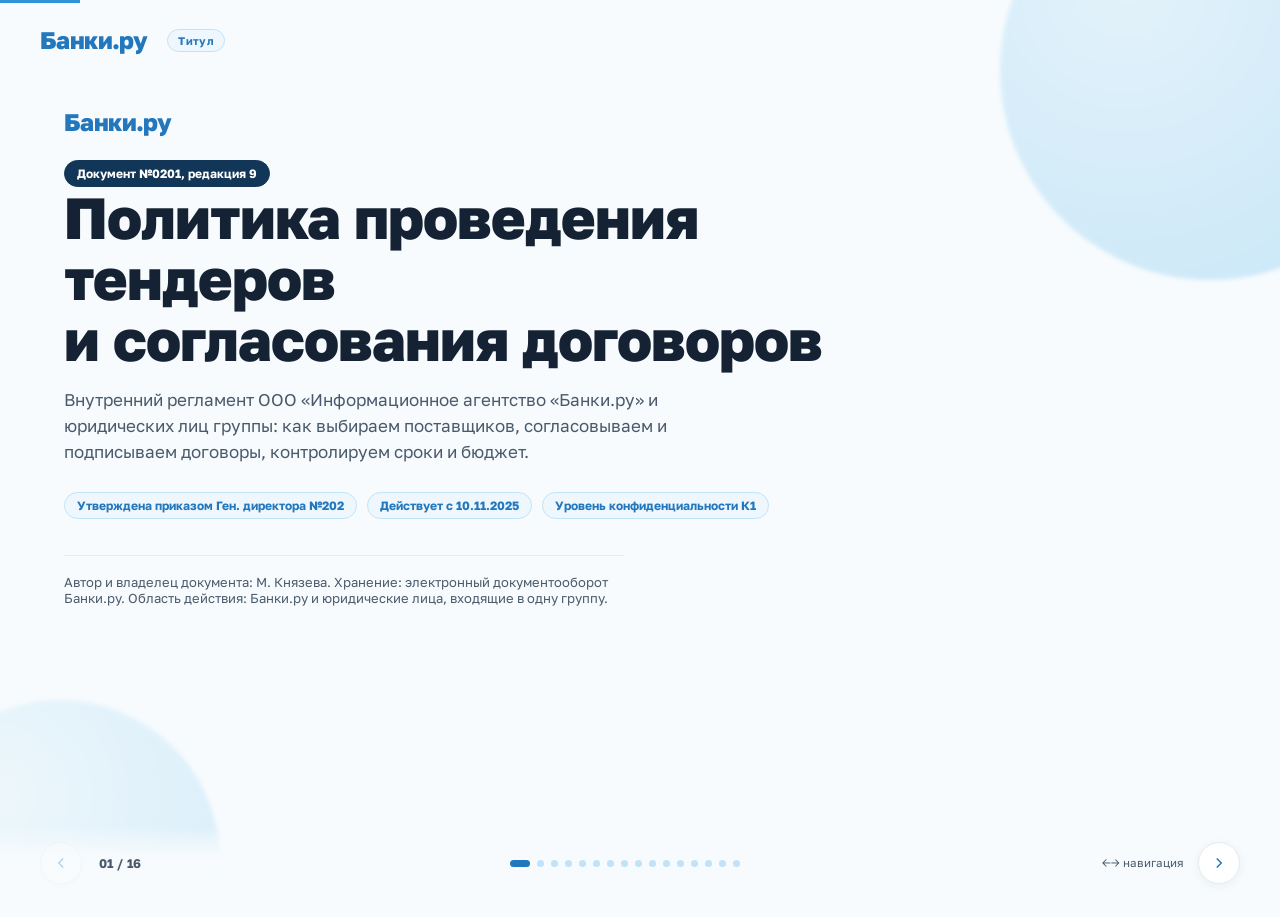
==== tender-policy/index.html @ c26541a2 "Publish tender policy presentation" ====
<!DOCTYPE html>
<html lang="ru">
<head>
<meta charset="UTF-8">
<meta name="viewport" content="width=device-width, initial-scale=1.0">
<title>Банки.ру: Политика проведения тендеров и согласования договоров</title>
<link rel="preconnect" href="https://fonts.googleapis.com">
<link rel="preconnect" href="https://fonts.gstatic.com" crossorigin>
<link href="https://fonts.googleapis.com/css2?family=Golos+Text:wght@400;500;600;700;800&display=swap" rel="stylesheet">
<style>
  :root{
    --blue-50:#eef7fd;
    --blue-100:#dcf0fb;
    --blue-200:#bfe3f8;
    --blue-300:#9ad4f3;
    --blue-400:#6fc0ec;
    --blue-500:#49aae3;
    --blue-600:#2e93d9;
    --blue-700:#2277bd;
    --blue-800:#1c5f97;
    --blue-900:#123657;
    --ink:#152233;
    --ink-soft:#4a5a6c;
    --paper:#f7fbfd;
    --card:#ffffff;
    --line:#e2ecf3;
    --radius:18px;
    --shadow-sm:0 2px 10px rgba(18,54,87,.06);
    --shadow-md:0 12px 32px rgba(18,54,87,.10);
    --shadow-lg:0 24px 60px rgba(18,54,87,.16);
    --font: 'Golos Text', -apple-system, "Segoe UI", Roboto, "Helvetica Neue", Arial, sans-serif;
  }
  *{box-sizing:border-box;}
  html,body{
    margin:0; padding:0; height:100%;
    font-family:var(--font);
    background:var(--paper);
    color:var(--ink);
    -webkit-font-smoothing:antialiased;
    overflow:hidden;
  }
  #deck{ position:relative; width:100%; height:100vh; }
.bg-dots{
    position:absolute; inset:0; z-index:0; overflow:hidden; pointer-events:none;
  }
  .bg-dots::before, .bg-dots::after{
    content:""; position:absolute; border-radius:50%;
    background: radial-gradient(circle at 30% 30%, var(--blue-200), var(--blue-400));
    opacity:.35; filter:blur(2px);
  }
  .bg-dots::before{ width:420px; height:420px; top:-140px; right:-140px; }
  .bg-dots::after{ width:320px; height:320px; bottom:-120px; left:-100px;
    background: radial-gradient(circle at 30% 30%, var(--blue-100), var(--blue-300)); }
.brand{
    display:flex; align-items:center; gap:10px;
    position:absolute; top:28px; left:40px; z-index:5;
  }
  .brand .brand-logo{ height:28px; display:block; }
  .brand-wordmark{font-size:24px;font-weight:800;letter-spacing:-.6px;color:var(--blue-700);line-height:1;white-space:nowrap;}
  .brand .doc-tag{
    margin-left:10px; font-size:11px; font-weight:700; color:var(--blue-700);
    background:var(--blue-50); border:1px solid var(--blue-200); border-radius:999px;
    padding:4px 10px; letter-spacing:.03em;
  }
.slide{
    position:absolute; inset:0; z-index:1;
    display:flex; align-items:center; justify-content:center;
    opacity:0; visibility:hidden;
    transform:translateY(24px) scale(.985);
    transition:opacity .5s cubic-bezier(.22,.8,.32,1), transform .55s cubic-bezier(.22,.8,.32,1), visibility 0s;
    padding:110px 64px 84px;
  }
  .slide.active{ opacity:1; visibility:visible; transform:translateY(0) scale(1); z-index:2; }
  .slide.leaving{ opacity:0; transform:translateY(-16px) scale(.99); }
  .slide-inner{
    width:100%; max-width:1180px; height:100%;
    overflow-y:auto; padding-right:6px;
  }
  .slide-inner::-webkit-scrollbar{ width:6px; }
  .slide-inner::-webkit-scrollbar-thumb{ background:var(--blue-200); border-radius:4px; }
  .eyebrow{
    display:inline-flex; align-items:center; gap:8px;
    font-size:12.5px; font-weight:700; color:var(--blue-700);
    text-transform:uppercase; letter-spacing:.09em; margin-bottom:14px;
  }
  .eyebrow .num{
    display:inline-flex; align-items:center; justify-content:center;
    width:22px; height:22px; border-radius:50%; background:var(--blue-600); color:#fff; font-size:11px;
  }
  h1.slide-title{
    font-size:clamp(28px,3.6vw,44px); line-height:1.08; font-weight:800; letter-spacing:-.5px;
    margin:0 0 10px; color:var(--ink);
  }
  h1.slide-title .accent{ color:var(--blue-600); }
  p.slide-sub{ font-size:16px; color:var(--ink-soft); max-width:760px; margin:0 0 30px; line-height:1.55; }
.grid{ display:grid; gap:16px; }
  .grid.cols-2{ grid-template-columns:repeat(2,1fr); }
  .grid.cols-3{ grid-template-columns:repeat(3,1fr); }
  .grid.cols-4{ grid-template-columns:repeat(4,1fr); }
  .card{
    background:var(--card); border:1px solid var(--line); border-radius:var(--radius);
    padding:20px; box-shadow:var(--shadow-sm); transition:box-shadow .25s, transform .25s, border-color .25s;
  }
  .card:hover{ box-shadow:var(--shadow-md); transform:translateY(-3px); border-color:var(--blue-200); }
  .card h3{ margin:10px 0 6px; font-size:15.5px; font-weight:700; color:var(--ink); }
  .card p{ margin:0; font-size:13.6px; color:var(--ink-soft); line-height:1.5; }
  .icon-badge{
    width:38px; height:38px; border-radius:11px; display:flex; align-items:center; justify-content:center;
    background:linear-gradient(135deg,var(--blue-100),var(--blue-200)); color:var(--blue-700);
    flex-shrink:0;
  }
  .icon-badge svg{ width:20px; height:20px; }
  .pill{
    display:inline-flex; align-items:center; gap:6px; font-size:12px; font-weight:700;
    padding:5px 12px; border-radius:999px; background:var(--blue-50); color:var(--blue-700); border:1px solid var(--blue-200);
  }
  .pill.dark{ background:var(--blue-900); color:#fff; border-color:var(--blue-900); }
  .pill.warn{ background:#fff4e8; color:#a15c07; border-color:#f5d9a8; }
.tabbar{ display:flex; gap:8px; margin-bottom:20px; flex-wrap:wrap; }
  .tabbtn{
    font-family:var(--font); font-size:13.5px; font-weight:700; color:var(--ink-soft);
    background:var(--blue-50); border:1px solid var(--line); border-radius:12px; padding:9px 16px;
    cursor:pointer; transition:all .2s;
  }
  .tabbtn:hover{ border-color:var(--blue-300); color:var(--blue-700); }
  .tabbtn.active{ background:var(--blue-600); color:#fff; border-color:var(--blue-600); box-shadow:var(--shadow-sm); }
  .tabpanel{ display:none; }
  .tabpanel.active{ display:block; animation:fadein .35s ease; }
  @keyframes fadein{ from{opacity:0; transform:translateY(6px);} to{opacity:1; transform:translateY(0);} }
.acc-item{ border:1px solid var(--line); border-radius:14px; margin-bottom:10px; overflow:hidden; background:var(--card); }
  .acc-head{
    display:flex; align-items:center; justify-content:space-between; gap:10px;
    padding:14px 18px; cursor:pointer; font-weight:700; font-size:14px; color:var(--ink);
  }
  .acc-head:hover{ background:var(--blue-50); }
  .acc-head .chev{ transition:transform .3s; color:var(--blue-600); flex-shrink:0; }
  .acc-item.open .acc-head .chev{ transform:rotate(180deg); }
  .acc-body{ max-height:0; overflow:hidden; transition:max-height .35s ease; }
  .acc-item.open .acc-body{ max-height:400px; }
  .acc-body-in{ padding:0 18px 16px; font-size:13.6px; color:var(--ink-soft); line-height:1.55; }
table.dtable{ width:100%; border-collapse:collapse; font-size:13.4px; }
  table.dtable th{
    text-align:left; padding:10px 14px; background:var(--blue-800); color:#fff; font-weight:700;
    font-size:12.5px; letter-spacing:.02em;
  }
  table.dtable th:first-child{ border-radius:10px 0 0 0; }
  table.dtable th:last-child{ border-radius:0 10px 0 0; }
  table.dtable td{ padding:10px 14px; border-bottom:1px solid var(--line); color:var(--ink-soft); }
  table.dtable tr:hover td{ background:var(--blue-50); color:var(--ink); }
  table.dtable tr:last-child td{ border-bottom:none; }
  table.dtable td b, table.dtable td strong{ color:var(--ink); }
.flow{ display:flex; flex-wrap:wrap; gap:0; align-items:stretch; }
  .flow-step{
    flex:1 1 150px; background:var(--card); border:1px solid var(--line); border-radius:14px;
    padding:16px; position:relative; min-width:150px;
  }
  .flow-step .fs-num{
    width:26px; height:26px; border-radius:50%; background:var(--blue-600); color:#fff;
    display:flex; align-items:center; justify-content:center; font-size:12px; font-weight:800; margin-bottom:10px;
  }
  .flow-step h4{ margin:0 0 4px; font-size:13.5px; color:var(--ink); }
  .flow-step p{ margin:0; font-size:12.3px; color:var(--ink-soft); line-height:1.45; }
  .flow-arrow{ display:flex; align-items:center; justify-content:center; width:26px; color:var(--blue-300); font-size:18px; }
.cycle{ display:flex; gap:12px; overflow-x:auto; padding-bottom:6px; }
  .cycle-card{
    flex:1 1 0; min-width:150px; border-radius:14px; padding:16px; color:#fff; position:relative;
  }
  .cycle-card .cc-days{ font-size:12.5px; font-weight:800; opacity:.85; letter-spacing:.03em; }
  .cycle-card .cc-title{ font-size:14.5px; font-weight:800; margin:8px 0 6px; }
  .cycle-card .cc-desc{ font-size:12px; opacity:.92; line-height:1.45; }
.ladder{ display:flex; flex-direction:column; gap:10px; }
  .ladder-item{
    display:flex; align-items:center; gap:16px; border:1px solid var(--line); border-radius:14px;
    padding:14px 18px; background:var(--card); cursor:default; transition:transform .2s, box-shadow .2s;
  }
  .ladder-item:hover{ transform:translateX(4px); box-shadow:var(--shadow-sm); }
  .ladder-amt{
    min-width:150px; font-weight:800; font-size:16px; color:var(--blue-800);
    background:var(--blue-50); border-radius:10px; padding:8px 12px; text-align:center; flex-shrink:0;
  }
  .ladder-txt{ font-size:13.6px; color:var(--ink-soft); line-height:1.5; }
  .ladder-txt b{ color:var(--ink); }
.role-card{ perspective:1000px; height:150px; cursor:pointer; }
  .role-inner{ position:relative; width:100%; height:100%; transition:transform .55s; transform-style:preserve-3d; }
  .role-card.flipped .role-inner{ transform:rotateY(180deg); }
  .role-face{
    position:absolute; inset:0; border-radius:14px; padding:16px; backface-visibility:hidden;
    border:1px solid var(--line); background:var(--card); display:flex; flex-direction:column;
  }
  .role-face.back{ transform:rotateY(180deg); background:var(--blue-800); color:#fff; border-color:var(--blue-800); justify-content:center; }
  .role-face.back p{ color:#eaf4fc; font-size:12.6px; line-height:1.5; margin:0; }
  .role-face .rf-title{ font-weight:800; font-size:14.5px; margin-top:auto; color:var(--ink); }
  .role-face .rf-hint{ font-size:11.3px; color:var(--blue-600); font-weight:700; margin-top:6px; }
.app-grid{ display:grid; grid-template-columns:repeat(auto-fit, minmax(150px, 1fr)); gap:12px; }
  .app-item{
    border:1px solid var(--line); border-radius:14px; padding:14px 12px; background:var(--card);
    text-align:center; transition:all .2s; cursor:pointer; user-select:none;
  }
  .app-item:hover{ border-color:var(--blue-300); transform:translateY(-3px); box-shadow:var(--shadow-sm); }
  .app-item.active{ background:var(--blue-700); border-color:var(--blue-700); transform:translateY(-4px); box-shadow:var(--shadow-md); }
  .app-item.active .app-num{ color:#fff; }
  .app-item.active .app-name{ color:#eaf4fc; }
  .app-num{ font-size:22px; font-weight:800; color:var(--blue-300); transition:color .2s; }
  .app-name{ font-size:11.6px; color:var(--ink-soft); margin-top:6px; line-height:1.35; transition:color .2s; }
  #appDetail{ display:none; }
  #appDetail.show{ display:block; animation:fadein .3s ease; }
.agenda-list{ display:flex; flex-direction:column; gap:2px; }
  .agenda-row{
    display:flex; align-items:center; gap:16px; padding:13px 14px; border-radius:12px; cursor:pointer;
    transition:background .2s; border-bottom:1px solid var(--line);
  }
  .agenda-row:hover{ background:var(--blue-50); }
  .agenda-row .ar-idx{ font-size:13px; font-weight:800; color:var(--blue-300); width:26px; }
  .agenda-row .ar-title{ font-size:15px; font-weight:600; color:var(--ink); flex:1; }
  .agenda-row .ar-arrow{ color:var(--blue-400); opacity:0; transition:opacity .2s, transform .2s; }
  .agenda-row:hover .ar-arrow{ opacity:1; transform:translateX(3px); }
.title-slide{ text-align:left; }
  .title-slide .meta-row{ display:flex; gap:10px; margin-top:26px; flex-wrap:wrap; }
  .title-slide .big-logo{ margin-bottom:26px; }
  .title-slide .big-logo img{ height:56px; display:block; }
  .title-slide h1{ font-size:clamp(32px,5vw,58px); line-height:1.05; font-weight:800; letter-spacing:-1px; margin:0 0 16px; max-width:780px; }
  .title-slide .sub{ font-size:17px; color:var(--ink-soft); max-width:620px; line-height:1.55; }
  .title-slide .approver{ margin-top:36px; font-size:13px; color:var(--ink-soft); border-top:1px solid var(--line); padding-top:18px; max-width:560px; }
#hud{
    position:absolute; left:0; right:0; bottom:0; height:74px; z-index:10;
    display:flex; align-items:center; justify-content:space-between; padding:0 40px;
    background:linear-gradient(180deg, rgba(247,251,253,0), rgba(247,251,253,.96) 40%);
  }
  .navbtn{
    width:42px; height:42px; border-radius:50%; border:1px solid var(--line); background:#fff;
    display:flex; align-items:center; justify-content:center; cursor:pointer; color:var(--blue-700);
    box-shadow:var(--shadow-sm); transition:all .2s;
  }
  .navbtn:hover{ background:var(--blue-600); color:#fff; border-color:var(--blue-600); transform:scale(1.06); }
  .navbtn:disabled{ opacity:.3; cursor:default; }
  .navbtn:disabled:hover{ background:#fff; color:var(--blue-700); transform:none; }
  .navgroup{ display:flex; align-items:center; gap:10px; }
  #dots{ display:flex; gap:7px; align-items:center; }
  #dots .dotb{ width:7px; height:7px; border-radius:50%; background:var(--blue-200); cursor:pointer; transition:all .25s; }
  #dots .dotb:hover{ background:var(--blue-400); }
  #dots .dotb.on{ background:var(--blue-700); width:20px; border-radius:4px; }
  #counter{ font-size:12.5px; color:var(--ink-soft); font-weight:700; letter-spacing:.03em; min-width:56px; text-align:center; }
  #progress{ position:absolute; top:0; left:0; height:3px; background:var(--blue-600); z-index:11; transition:width .5s ease; }
  ::selection{ background:var(--blue-200); }
  a{ color:var(--blue-600); font-weight:700; text-decoration:none; }
  a:hover{ text-decoration:underline; }
@media (max-width:980px){
    .slide{ padding:100px 32px 84px; }
    .grid.cols-3, .grid.cols-4{ grid-template-columns:repeat(2,1fr); }
    .app-grid{ grid-template-columns:repeat(3,1fr); }
  }
  @media (max-width:640px){
    .grid.cols-2, .grid.cols-3, .grid.cols-4{ grid-template-columns:1fr; }
    .app-grid{ grid-template-columns:repeat(2,1fr); }
    .flow{ flex-direction:column; }
    .flow-arrow{ transform:rotate(90deg); padding:2px 0; }
    .cycle{ flex-wrap:wrap; }
    .cycle-card{ min-width:120px; }
    #hud{ padding:0 16px; }
    .brand{ left:20px; }
  }
</style>
</head>
<body>
<div id="progress"></div>
<div id="deck">
  <div class="bg-dots"></div>
  <section class="slide" data-title="Титул">
    <div class="slide-inner title-slide">
      <div class="big-logo">
        <div class="brand-wordmark">Банки.ру</div>
      </div>
      <div class="pill dark">Документ №0201, редакция 9</div>
      <h1>Политика проведения тендеров<br>и согласования договоров</h1>
      <p class="sub">Внутренний регламент ООО «Информационное агентство «Банки.ру» и юридических лиц группы: как выбираем поставщиков, согласовываем и подписываем договоры, контролируем сроки и бюджет.</p>
      <div class="meta-row">
        <span class="pill">Утверждена приказом Ген. директора №202</span>
        <span class="pill">Действует с 10.11.2025</span>
        <span class="pill">Уровень конфиденциальности К1</span>
      </div>
      <div class="approver">Автор и владелец документа: М. Князева. Хранение: электронный документооборот Банки.ру. Область действия: Банки.ру и юридические лица, входящие в одну группу.</div>
    </div>
  </section>
  <section class="slide" data-title="Содержание">
    <div class="slide-inner">
      <div class="eyebrow"><span class="num">i</span>Навигация по презентации</div>
      <h1 class="slide-title">Что мы <span class="accent">разберём</span></h1>
      <p class="slide-sub">Кликните по любому пункту, чтобы перейти к слайду напрямую.</p>
      <div class="agenda-list" id="agendaList"></div>
    </div>
  </section>
  <section class="slide" data-title="Введение и задача">
    <div class="slide-inner">
      <div class="eyebrow"><span class="num">1</span>Введение, задача и область действия</div>
      <h1 class="slide-title">Зачем нужна <span class="accent">эта политика</span></h1>
      <p class="slide-sub">Настоящая Политика разработана и утверждена Банки.ру, чтобы определить основные требования к процедуре согласования хозяйственных договоров и выбора поставщика / контрагента.</p>
      <div class="grid cols-3">
        <div class="card">
          <div class="icon-badge">
            <svg viewBox="0 0 24 24" fill="none" stroke="currentColor" stroke-width="1.8"><path d="M4 12l6 6L20 6"/></svg>
          </div>
          <h3>Соответствие потребностям</h3>
          <p>Продукты и услуги, приобретаемые Банки.ру, удовлетворяют реальным потребностям бизнеса.</p>
        </div>
        <div class="card">
          <div class="icon-badge">
            <svg viewBox="0 0 24 24" fill="none" stroke="currentColor" stroke-width="1.8"><rect x="3" y="7" width="18" height="13" rx="2"/><path d="M3 10h18M8 4v4M16 4v4"/></svg>
          </div>
          <h3>Контроль бюджета</h3>
          <p>Все затраты производятся с учётом утверждённого бюджета Банки.ру.</p>
        </div>
        <div class="card">
          <div class="icon-badge">
            <svg viewBox="0 0 24 24" fill="none" stroke="currentColor" stroke-width="1.8"><path d="M12 3l7 3v6c0 5-3.5 7.5-7 9-3.5-1.5-7-4-7-9V6l7-3z"/></svg>
          </div>
          <h3>Юридическая чистота</h3>
          <p>Оформление договоров соответствует требованиям законодательства РФ.</p>
        </div>
      </div>
      <div class="card" style="margin-top:16px;">
        <p style="font-size:13.8px;"><b style="color:var(--ink)">Область действия:</b> ООО «Информационное агентство «Банки.ру» и все юридические лица, входящие с Банки.ру в одну группу. Финансовый год длится с 01.01 по 31.12 включительно.</p>
      </div>
    </div>
  </section>
  <section class="slide" data-title="Термины и определения">
    <div class="slide-inner">
      <div class="eyebrow"><span class="num">2</span>Термины и определения</div>
      <h1 class="slide-title">Общий <span class="accent">словарь</span> Политики</h1>
      <p class="slide-sub">Раскройте карточку, чтобы увидеть определение термина.</p>
      <div class="grid cols-2" id="glossaryGrid"></div>
    </div>
  </section>
  <section class="slide" data-title="Участники и ответственные">
    <div class="slide-inner">
      <div class="eyebrow"><span class="num">3</span>Участники и ответственные</div>
      <h1 class="slide-title">Кто за что <span class="accent">отвечает</span></h1>
      <p class="slide-sub">Кликните по карточке: она перевернётся и покажет зону ответственности.</p>
      <div class="grid cols-4" id="rolesGrid"></div>
    </div>
  </section>
  <section class="slide" data-title="Требования к поставщику">
    <div class="slide-inner">
      <div class="eyebrow"><span class="num">4</span>Требования к поставщику</div>
      <h1 class="slide-title">Проверка <span class="accent">до подписания</span></h1>
      <p class="slide-sub">Общее требование, обязательное для любого договора и любого тендера.</p>
      <div class="flow">
        <div class="flow-step">
          <div class="fs-num">1</div>
          <h4>Проверка по ИНН</h4>
          <p>Инициатор до заключения Договора / до проведения Тендера проверяет правоспособность Поставщика на сайте ФНС.</p>
        </div>
        <div class="flow-arrow">→</div>
        <div class="flow-step">
          <div class="fs-num">2</div>
          <h4>Статус в ЕГРЮЛ</h4>
          <p>Убедиться, что Поставщик не ликвидирован, не реорганизован и не находится в этих процессах.</p>
        </div>
        <div class="flow-arrow">→</div>
        <div class="flow-step">
          <div class="fs-num">3</div>
          <h4>Если есть риск</h4>
          <p>Инициатор запрашивает у Поставщика заверенные документы, подтверждающие его правоспособность.</p>
        </div>
      </div>
    </div>
  </section>
  <section class="slide" data-title="Виды договоров">
    <div class="slide-inner">
      <div class="eyebrow"><span class="num">5</span>Согласование договоров: виды договоров</div>
      <h1 class="slide-title">Два больших <span class="accent">типа договоров</span></h1>
      <p class="slide-sub">Расходные договоры дополнительно делятся на общие и договоры ДИТ, а договоры ДИТ, в свою очередь, на общие и аутсорсинговые.</p>
      <div class="grid cols-2">
        <div class="card" style="border-left:4px solid var(--blue-500);">
          <span class="pill">Доходные</span>
          <h3 style="margin-top:12px;">Банки.ру оказывает услугу</h3>
          <p>Договор, по которому Банки.ру получает вознаграждение от Покупателя (клиента) за оказанные услуги. Согласуется Отделом по корпоративному взаимодействию, при необходимости с подключением КАМ.</p>
        </div>
        <div class="card" style="border-left:4px solid var(--blue-800);">
          <span class="pill">Расходные</span>
          <h3 style="margin-top:12px;">Банки.ру приобретает товары / работы / услуги</h3>
          <p>Включает счета (оферты), предполагаемые к оплате без заключения отдельного договора. Делится на:</p>
          <div style="display:flex; gap:8px; margin-top:10px; flex-wrap:wrap;">
            <span class="pill">Общие расходные</span>
            <span class="pill">Договоры ДИТ: общие</span>
            <span class="pill">Договоры ДИТ: аутсорсинг</span>
          </div>
        </div>
      </div>
      <div class="card" style="margin-top:16px;">
        <p style="font-size:13.6px;"><b style="color:var(--ink)">Аутсорсинг ДИТ</b>: договоры с подрядными организациями, предоставляющими ИТ-услуги или разработку ПО (например, Симбирсофт, Цифра Закона, Медиасофт, Философия ИТ; список может меняться без изменения Политики).</p>
      </div>
    </div>
  </section>
  <section class="slide" data-title="Доходные договоры">
    <div class="slide-inner">
      <div class="eyebrow"><span class="num">6</span>Согласование доходных договоров</div>
      <h1 class="slide-title">Путь <span class="accent">доходного договора</span></h1>
      <p class="slide-sub">Процесс обновлён 15.02.2025: актуальная схема согласования доходных (коммерческих) договоров.</p>
      <div class="tabbar" data-tabgroup="inc">
        <button class="tabbtn active" data-tab="inc1">Основной процесс</button>
        <button class="tabbtn" data-tab="inc2">Если есть вопросы</button>
        <button class="tabbtn" data-tab="inc3">Ответственные от ЮД</button>
      </div>
      <div class="tabpanel active" data-panel="inc1">
        <div class="flow" style="flex-wrap:wrap;">
          <div class="flow-step"><div class="fs-num">1</div><h4>Задача на оформление</h4><p>Инициатор (КАМ/BDM) ставит задачу на подготовку документов группе оформления.</p></div>
          <div class="flow-arrow">→</div>
          <div class="flow-step"><div class="fs-num">2</div><h4>Драфт партнёру</h4><p>Группа оформления готовит драфт договора и направляет его партнёру, в копии Legal@banki.ru и инициатор.</p></div>
          <div class="flow-arrow">→</div>
          <div class="flow-step"><div class="fs-num">3</div><h4>Правки юриста</h4><p>При правках партнёра задача переходит в статус «Согласование юристов», юрист ставит срок 2–3 дня.</p></div>
          <div class="flow-arrow">→</div>
          <div class="flow-step"><div class="fs-num">4</div><h4>Повтор цикла</h4><p>Шаги повторяются, каждая версия сохраняется в задаче Jira, до полного согласования документа.</p></div>
          <div class="flow-arrow">→</div>
          <div class="flow-step"><div class="fs-num">5</div><h4>Финал и подписание</h4><p>Юрист сохраняет финальную версию в папке «Клиенты» с пометкой «финал» и переводит задачу в статус «Согласовано ЮД»; подписание идёт на стороне группы оформления.</p></div>
        </div>
      </div>
      <div class="tabpanel" data-panel="inc2">
        <div class="grid cols-2">
          <div class="card"><h3>Вопрос по бизнесу</h3><p>Статус задачи меняется на «Уточнение», юрист тегает инициатора и ждёт комментариев.</p></div>
          <div class="card"><h3>Вопрос по документообороту</h3><p>Статус меняется на «Подготовка документов», юрист тегает ответственного сотрудника оформления.</p></div>
          <div class="card"><h3>Вопрос по иной части (ИБ, бухгалтерия)</h3><p>Статус меняется на «Доп. согласование», юрист тегает ответственного от соответствующего департамента.</p></div>
          <div class="card"><h3>Нестандартные условия</h3><p>Например, корректировка штрафа за перепродажу трафика или отсрочка платежа. Согласуются отдельной задачей в Jira, правки в договор вносятся только после статуса «Утверждено». Подробнее: <a href="https://wiki.banki.ru/pages/viewpage.action?pageId=356909041" target="_blank" rel="noopener">Политика согласования нестандартных условий</a>.</p></div>
        </div>
      </div>
      <div class="tabpanel" data-panel="inc3">
        <table class="dtable">
          <tr><th>Юридические лица</th><th>Ответственный от ЮД</th></tr>
          <tr><td>ИА, ИИ, Банкир, ИП</td><td><a href="https://wiki.banki.ru/display/~i.khmelevskii" target="_blank" rel="noopener">Игнат Хмелевский</a></td></tr>
          <tr><td>СТ</td><td><a href="https://wiki.banki.ru/display/~a.mironova" target="_blank" rel="noopener">Анна Миронова</a></td></tr>
          <tr><td>АО (Маркетплейс)</td><td><a href="https://wiki.banki.ru/display/~dubova" target="_blank" rel="noopener">Екатерина Дубова</a></td></tr>
          <tr><td>Направление Казахстан</td><td><a href="https://wiki.banki.ru/display/~t.shukshina" target="_blank" rel="noopener">Татьяна Шукшина</a></td></tr>
        </table>
      </div>
      <p style="margin-top:18px; font-size:12px; color:var(--ink-soft);">Полное описание процесса: <a href="https://wiki.banki.ru/pages/viewpage.action?pageId=378459449" target="_blank" rel="noopener">wiki.banki.ru</a>. Автор Екатерина Дубова, обновлено 16.10.2025.</p>
    </div>
  </section>
  <section class="slide" data-title="Расходные договоры">
    <div class="slide-inner">
      <div class="eyebrow"><span class="num">7</span>Согласование расходных договоров</div>
      <h1 class="slide-title">Как проходит <span class="accent">расходный договор</span></h1>
      <div class="tabbar" data-tabgroup="exp">
        <button class="tabbtn active" data-tab="exp1">Общий процесс</button>
        <button class="tabbtn" data-tab="exp2">Сроки согласования</button>
        <button class="tabbtn" data-tab="exp3">Договоры ДИТ / аутсорсинг</button>
      </div>
      <div class="tabpanel active" data-panel="exp1">
        <div class="flow" style="flex-wrap:wrap;">
          <div class="flow-step"><div class="fs-num">1</div><h4>Чек-лист</h4><p>Инициатор проверяет форму договора по чек-листу (Приложение 7) и при необходимости запрашивает правки у Поставщика.</p></div>
          <div class="flow-arrow">→</div>
          <div class="flow-step"><div class="fs-num">2</div><h4>Тендер / протокол</h4><p>Прикладывается протокол Тендерного комитета либо Сравнительная таблица, если сумма менее 1 500 000 ₽.</p></div>
          <div class="flow-arrow">→</div>
          <div class="flow-step"><div class="fs-num">3</div><h4>Согласование в 1С</h4><p>Документ загружается в 1С, согласуется всеми заинтересованными подразделениями параллельно.</p></div>
          <div class="flow-arrow">→</div>
          <div class="flow-step"><div class="fs-num">4</div><h4>Подписание</h4><p>Сначала подписывает Банки.ру, затем Поставщик; финальная версия загружается в задачу Jira.</p></div>
        </div>
      </div>
      <div class="tabpanel" data-panel="exp2">
        <div class="grid cols-2">
          <div class="card">
            <span class="pill">Первичное согласование</span>
            <table class="dtable" style="margin-top:12px;">
              <tr><td>Ответственный менеджер</td><td><b>1 раб. день</b></td></tr>
              <tr><td>Руководитель ЦФО</td><td><b>1 раб. день</b></td></tr>
              <tr><td>Финансовый департамент</td><td><b>1 раб. день</b></td></tr>
              <tr><td>Юридический департамент</td><td><b>4 раб. дня</b></td></tr>
              <tr><td>Главный бухгалтер</td><td><b>2 раб. дня</b></td></tr>
              <tr><td>Информационная безопасность*</td><td><b>2 раб. дня</b></td></tr>
            </table>
          </div>
          <div class="card">
            <span class="pill">Повторное согласование</span>
            <table class="dtable" style="margin-top:12px;">
              <tr><td>Финансовый департамент</td><td><b>1 раб. день</b></td></tr>
              <tr><td>Юридический департамент</td><td><b>3 раб. дня</b></td></tr>
              <tr><td>Бухгалтерия</td><td><b>2 раб. дня</b></td></tr>
              <tr><td>Информационная безопасность*</td><td><b>1 раб. день</b></td></tr>
            </table>
          </div>
        </div>
        <p style="font-size:12.5px; color:var(--ink-soft); margin-top:12px;">* при необходимости. ЮД и Бухгалтерия согласовывают одновременно, после получения согласования от Финансового департамента.</p>
      </div>
      <div class="tabpanel" data-panel="exp3">
        <div class="cycle" id="cycleRow"></div>
        <p style="font-size:12.5px; color:var(--ink-soft); margin-top:14px;">Сроки согласования ДС: Финансовый департамент, 1 день; Юридический департамент, 2 дня; Главный бухгалтер, 2 дня (ЮД и Бухгалтерия согласовывают одновременно).</p>
      </div>
    </div>
  </section>
  <section class="slide" data-title="Специальные требования">
    <div class="slide-inner">
      <div class="eyebrow"><span class="num">8</span>Специальные требования к договорам</div>
      <h1 class="slide-title">Особые <span class="accent">пункты</span> в договоре</h1>
      <div class="grid cols-3">
        <div class="card">
          <div class="icon-badge"><svg viewBox="0 0 24 24" fill="none" stroke="currentColor" stroke-width="1.8"><rect x="4" y="10" width="16" height="10" rx="2"/><path d="M8 10V7a4 4 0 018 0v3"/></svg></div>
          <h3>Персональные данные</h3>
          <p>Контрагент соблюдает 152-ФЗ, обеспечивает конфиденциальность, применяет техническте меры защиты и возмещает убытки Банки.ру в срок до 10 рабочих дней.</p>
        </div>
        <div class="card">
          <div class="icon-badge"><svg viewBox="0 0 24 24" fill="none" stroke="currentColor" stroke-width="1.8"><path d="M9 18l3-3 3 3M9 6l3 3 3-3M4 12h16"/></svg></div>
          <h3>ПО и интеллектуальная собственность</h3>
          <p>Договор должен чётко определять права на разрабатываемый программный код. Рекомендуется явно закреплять права собственности за Банки.ру.</p>
        </div>
        <div class="card">
          <div class="icon-badge"><svg viewBox="0 0 24 24" fill="none" stroke="currentColor" stroke-width="1.8"><path d="M12 3l7 3v6c0 5-3.5 7.5-7 9-3.5-1.5-7-4-7-9V6l7-3z"/><path d="M9.5 12l2 2 3.5-4"/></svg></div>
          <h3>ИТ и информационная безопасность</h3>
          <p>Поставщик согласовывает с Банки.ру сотрудников, работающих с конфиденциальной информацией; передача данных возможна только по согласованному безопасному каналу.</p>
        </div>
      </div>
    </div>
  </section>
  <section class="slide" data-title="Взаимодействие с ЮД">
    <div class="slide-inner">
      <div class="eyebrow"><span class="num">9</span>Расторжение и обращения к Юридическому департаменту</div>
      <h1 class="slide-title">Когда нужен <span class="accent">Юридический департамент</span></h1>
      <div class="tabbar" data-tabgroup="ld">
        <button class="tabbtn active" data-tab="ld1">Расторжение договора</button>
        <button class="tabbtn" data-tab="ld2">Возврат средств</button>
        <button class="tabbtn" data-tab="ld3">Отказ от оплаты</button>
        <button class="tabbtn" data-tab="ld4">Иные вопросы</button>
      </div>
      <div class="tabpanel active" data-panel="ld1">
        <div class="grid cols-2">
          <div class="card"><h3>По соглашению сторон</h3><p>Направляется типовая форма Дополнительного соглашения о расторжении (Приложение №8).</p></div>
          <div class="card"><h3>В одностороннем порядке</h3><p>Направляется Уведомление о расторжении (Приложение №9), если это предусмотрено Договором или законом.</p></div>
        </div>
        <div class="card" style="margin-top:14px;"><p><b style="color:var(--ink)">Если порядок расторжения не предусмотрен:</b> письмо на legal@banki.ru с договором и приложениями; ЮД даёт комментарии в течение <b>4 рабочих дней</b>. Гарантия ответа действует только для права РФ, Казахстана и Армении.</p></div>
      </div>
      <div class="tabpanel" data-panel="ld2">
        <div class="flow">
          <div class="flow-step"><div class="fs-num">1</div><h4>Переговоры</h4><p>Сначала проходят переговоры с Поставщиком о добровольном возврате средств.</p></div>
          <div class="flow-arrow">→</div>
          <div class="flow-step"><div class="fs-num">2</div><h4>Письмо в ЮД</h4><p>При отказе Поставщика письмо направляется на legal@banki.ru с действующим договором и актами.</p></div>
          <div class="flow-arrow">→</div>
          <div class="flow-step"><div class="fs-num">3</div><h4>Ответ ЮД</h4><p>Комментарии поступают до 4 рабочих дней, при подготовке претензии до 10 рабочих дней.</p></div>
        </div>
      </div>
      <div class="tabpanel" data-panel="ld3">
        <div class="card"><p><b style="color:var(--ink)">Мотивированный отказ</b> от подписания акта направляется Поставщику в сроки, указанные в договоре, если услуги оказаны с ненадлежащим качеством или не оказаны вовсе.</p></div>
        <div class="card" style="margin-top:12px;"><p>Если Поставщик не согласен, письмо направляется на legal@banki.ru: ответ ЮД поступает до <b>4 рабочих дней</b>, при необходимости претензии до <b>10 рабочих дней</b>.</p></div>
      </div>
      <div class="tabpanel" data-panel="ld4">
        <div class="card"><p>Любые иные вопросы по действующему контрагенту направляются письмом на <b style="color:var(--ink)">legal@banki.ru</b> с приложением документов и описанием ситуации. Ответ ЮД поступает до <b>4 рабочих дней</b>.</p></div>
      </div>
    </div>
  </section>
  <section class="slide" data-title="Тендер: правила и пороги">
    <div class="slide-inner">
      <div class="eyebrow"><span class="num">10</span>Выбор поставщика (тендер)</div>
      <h1 class="slide-title">Тендер проводится <span class="accent">всегда</span></h1>
      <p class="slide-sub">Независимо от суммы Договора. Далее пороговые суммы определяют, кто дополнительно включается в процесс.</p>
      <div class="ladder">
        <div class="ladder-item"><div class="ladder-amt">&lt; 1,5 млн ₽</div><div class="ladder-txt">Достаточно <b>Сравнительной таблицы</b> (Приложение №6) минимум от 3 поставщиков, приложенной к заявке в Jira.</div></div>
        <div class="ladder-item"><div class="ladder-amt">≥ 1,5 млн ₽ / год</div><div class="ladder-txt">Поставщика обязательно утверждает <b>Тендерный комитет</b>.</div></div>
        <div class="ladder-item"><div class="ladder-amt">≥ 5 млн ₽ / год</div><div class="ladder-txt">Копия Запроса поставщику направляется в <b>compliance@banki.ru</b>.</div></div>
        <div class="ladder-item"><div class="ladder-amt">≥ 10 млн ₽ / год</div><div class="ladder-txt"><b>Комплаенс-контролёр</b> входит в рабочую группу и участвует в выборе поставщика.</div></div>
        <div class="ladder-item"><div class="ladder-amt">≥ 50 000 $ / год</div><div class="ladder-txt">Договор требует утверждения <b>Единственным участником Банки.ру</b> через ЮД и Финансовый департамент.</div></div>
      </div>
      <div class="grid cols-2" style="margin-top:16px;">
        <div class="card"><h3>Срок действия решения</h3><p>Тендерный комитет выбирает поставщика по умолчанию на 1 год, максимум на 3 года с указанием причины; продление возможно не более 1 раза в рамках одного тендера.</p></div>
        <div class="card"><h3>Безальтернативный поставщик</h3><p>Допускается только для уникальных товаров/услуг, когда альтернативного поставщика подобрать невозможно, при условии подтверждения безальтернативности.</p></div>
      </div>
    </div>
  </section>
  <section class="slide" data-title="Тендерный комитет">
    <div class="slide-inner">
      <div class="eyebrow"><span class="num">11</span>Тендерный комитет: состав, функции, порядок работы</div>
      <h1 class="slide-title">Коллегиальное <span class="accent">решение</span></h1>
      <div class="grid cols-2">
        <div class="card">
          <h3>Состав комитета</h3>
          <ul style="margin:8px 0 0; padding-left:18px; font-size:13.4px; color:var(--ink-soft); line-height:1.7;">
            <li>Директор Департамента правового сопровождения, <b>Председатель</b></li>
            <li>Финансовый директор</li>
            <li>Директор направления разработки банковских продуктов и сервисов</li>
            <li>Директор Департамента информационной безопасности</li>
            <li>Руководитель Отдела по корпоративному взаимодействию</li>
            <li>Комплаенс-контролёр</li>
          </ul>
        </div>
        <div class="card">
          <h3>Функции</h3>
          <ul style="margin:8px 0 0; padding-left:18px; font-size:13.4px; color:var(--ink-soft); line-height:1.7;">
            <li>Выбор поставщика товаров / услуг для Банки.ру</li>
            <li>Рекомендации по пересмотру настоящей Политики</li>
            <li>Одобрение или отклонение безальтернативного поставщика</li>
          </ul>
        </div>
      </div>
      <div class="card" style="margin-top:16px;">
        <h3>Порядок голосования</h3>
        <p>Решение принимается простым большинством голосов при кворуме ≥ 50% членов. При заочном голосовании даётся 24 часа на вопросы и комментарии и ещё 48 часов на голос; при неполучении ответов секретарь напоминает о голосовании в течение 3 рабочих дней. Инициатор участвует в заседании без права голоса.</p>
      </div>
    </div>
  </section>
  <section class="slide" data-title="Администрирование и реестр">
    <div class="slide-inner">
      <div class="eyebrow"><span class="num">12</span>Администрирование договоров, реестр и управление поставщиками</div>
      <h1 class="slide-title">Жизнь договора <span class="accent">после подписания</span></h1>
      <div class="grid cols-2">
        <div class="card">
          <div class="icon-badge"><svg viewBox="0 0 24 24" fill="none" stroke="currentColor" stroke-width="1.8"><rect x="4" y="4" width="16" height="16" rx="2"/><path d="M8 9h8M8 13h5"/></svg></div>
          <h3>Администрирование</h3>
          <p>Оригинал направляется Поставщику; расчёты и учёт ведёт Бухгалтерия или Отдел по корпоративному взаимодействию. Оригинал хранится до окончания действия договора, затем передаётся в архив, где хранится не менее 5 лет.</p>
        </div>
        <div class="card">
          <div class="icon-badge"><svg viewBox="0 0 24 24" fill="none" stroke="currentColor" stroke-width="1.8"><path d="M4 12l6 6L20 6"/></svg></div>
          <h3>Приём услуги / товара</h3>
          <p>До подписания акта приёма-передачи Инициатор обязан проверить надлежащее исполнение обязательств Поставщиком, в целом или по каждому этапу.</p>
        </div>
        <div class="card">
          <div class="icon-badge"><svg viewBox="0 0 24 24" fill="none" stroke="currentColor" stroke-width="1.8"><path d="M4 19h16M6 15V7M12 15V4M18 15v-6"/></svg></div>
          <h3>Реестр договоров</h3>
          <p>Ведётся в электронном виде в информационных системах Банки.ру (1С), в рамках проекта «Электронный документооборот».</p>
        </div>
        <div class="card">
          <div class="icon-badge"><svg viewBox="0 0 24 24" fill="none" stroke="currentColor" stroke-width="1.8"><path d="M12 9v4M12 17h.01M10.3 3.9L2.8 17a1.8 1.8 0 001.6 2.7h15.2a1.8 1.8 0 001.6-2.7L13.7 3.9a1.8 1.8 0 00-3.4 0z"/></svg></div>
          <h3>Неисполнение обязательств</h3>
          <p>При нарушении условий Поставщиком Инициатор организует встречу с ЮД и Бухгалтерией в кратчайшие сроки и формирует план мероприятий по минимизации рисков.</p>
        </div>
      </div>
    </div>
  </section>
  <section class="slide" data-title="Приложения">
    <div class="slide-inner">
      <div class="eyebrow"><span class="num">13</span>Приложения к Политике</div>
      <h1 class="slide-title">10 готовых <span class="accent">типовых форм</span></h1>
      <p class="slide-sub">Кликните по карточке, чтобы увидеть краткое описание приложения.</p>
      <div class="app-grid" id="appGrid"></div>
      <div class="card" id="appDetail">
        <h3 id="appDetailTitle"></h3>
        <p id="appDetailText"></p>
      </div>
    </div>
  </section>
  <section class="slide" data-title="Итоги и контакты">
    <div class="slide-inner">
      <div class="eyebrow"><span class="num">✓</span>В заключение</div>
      <h1 class="slide-title">Куда писать по <span class="accent">вопросам Политики</span></h1>
      <div class="grid cols-3">
        <div class="card">
          <div class="icon-badge"><svg viewBox="0 0 24 24" fill="none" stroke="currentColor" stroke-width="1.8"><rect x="3" y="5" width="18" height="14" rx="2"/><path d="M3 7l9 6 9-6"/></svg></div>
          <h3>legal@banki.ru</h3>
          <p>Юридический департамент: согласование договоров, расторжение, возврат средств, отказ от оплаты.</p>
        </div>
        <div class="card">
          <div class="icon-badge"><svg viewBox="0 0 24 24" fill="none" stroke="currentColor" stroke-width="1.8"><rect x="3" y="5" width="18" height="14" rx="2"/><path d="M3 7l9 6 9-6"/></svg></div>
          <h3>compliance@banki.ru</h3>
          <p>Комплаенс-контролёр: крупные тендеры (от 5 млн ₽ в год), проверка сравнительных таблиц.</p>
        </div>
        <div class="card">
          <div class="icon-badge"><svg viewBox="0 0 24 24" fill="none" stroke="currentColor" stroke-width="1.8"><rect x="3" y="5" width="18" height="14" rx="2"/><path d="M3 7l9 6 9-6"/></svg></div>
          <h3>docflow@banki.ru</h3>
          <p>Отдел по корпоративному взаимодействию: документооборот, акты, договоры аутсорсинга ДИТ.</p>
        </div>
      </div>
      <div class="acc-item" id="historyAcc" style="margin-top:22px;">
        <div class="acc-head" onclick="toggleAcc(this)">
          <span>История последних изменений документа</span>
          <span class="chev">⌄</span>
        </div>
        <div class="acc-body">
          <div class="acc-body-in">
            <table class="dtable">
              <tr><th>Ред.</th><th>Дата</th><th>Что изменилось</th></tr>
              <tr><td>9</td><td>10.11.2025</td><td>Обновлено Приложение 7, добавлено Приложение 10, скорректирован состав Тендерного комитета</td></tr>
              <tr><td>8</td><td>27.01.2025</td><td>Добавлено определение «Покупатель», обновлена глава 5.1 «Подготовка и проведение тендера»</td></tr>
              <tr><td>7</td><td>19.07.2024</td><td>В Сравнительную таблицу добавлено поле «Обоснование выбора Поставщика»</td></tr>
            </table>
          </div>
        </div>
      </div>
      <p style="margin-top:22px; font-size:12.6px; color:var(--ink-soft);">Политика проведения тендеров и согласования договоров. Документ №0201, редакция 9. Банки.ру, 2025 г.</p>
    </div>
  </section>
</div>
<div id="hud">
  <div class="navgroup">
    <button class="navbtn" id="prevBtn" title="Предыдущий слайд">
      <svg width="18" height="18" viewBox="0 0 24 24" fill="none" stroke="currentColor" stroke-width="2"><path d="M15 18l-6-6 6-6"/></svg>
    </button>
    <div id="counter">01 / 16</div>
  </div>
  <div id="dots"></div>
  <div class="navgroup">
    <span style="font-size:11.5px; color:var(--ink-soft); margin-right:4px;">←→ навигация</span>
    <button class="navbtn" id="nextBtn" title="Следующий слайд">
      <svg width="18" height="18" viewBox="0 0 24 24" fill="none" stroke="currentColor" stroke-width="2"><path d="M9 6l6 6-6 6"/></svg>
    </button>
  </div>
</div>
<div class="brand">
  <div class="brand-wordmark">Банки.ру</div>
  <div class="doc-tag" id="slideTag">Титул</div>
</div>
<script>
const glossary = [
  ["Договор","Соглашение, приложение к нему, счёт без отдельного договора, а также договор о взаимовыгодном сотрудничестве без оплаты. В целях настоящей Политики всё это считается Договором."],
  ["Инициатор","Сотрудник Банки.ру, инициирующий заключение Договора с Поставщиком или Покупателем и контролирующий процесс его согласования."],
  ["Контрагент","Общее название для Поставщика и Покупателя в терминологии настоящей Политики."],
  ["ЮД","Правовое направление Департамента правового сопровождения, комплаенс, финансового мониторинга и информационной безопасности."],
  ["Тендер","Процедура выбора Поставщика на конкурсной основе, от 3 и более Поставщиков, определённая настоящей Политикой."],
  ["Тендерный комитет","Коллегиальный орган из ответственных лиц Банки.ру, принимающий решение о выборе Поставщика."],
  ["Оригинал Договора","Договор, подписанный уполномоченными представителями Сторон и скреплённый печатями (при наличии)."],
  ["ДИТ","Департамент информационных технологий Банки.ру."],
  ["Партнёр","Сотрудник, находящийся на аутсорсинге в ДИТ Банки.ру."],
  ["Год","Финансовый год Банки.ру: с 1 января по 31 декабря включительно."],
];
const roles = [
  ["Инициатор","Сотрудник прямого взаимодействия с Поставщиком/Покупателем: готовит договор, проводит тендер, контролирует сроки."],
  ["Юридический департамент","Анализирует правовые и регуляторные риски, соответствие законодательству РФ и интересам Банки.ру."],
  ["Финансовый департамент","Контролирует соответствие стоимости бюджету, верифицирует платёж до момента оплаты."],
  ["Бухгалтерия","Даёт рекомендации по учёту операций и налогообложению, оценивает расходы по договору."],
  ["Рук. информационной безопасности","Контролирует соответствие условий договора стандартам и требованиям ИБ Банки.ру."],
  ["Генеральный директор","Рассматривает договор при превышении бюджета: согласовывает или отклоняет."],
  ["Отдел по корп. взаимодействию","Курирует согласование со всеми подразделениями, подписание, оплату счетов и сверку расчётов."],
  ["Руководитель ЦФО","Контролирует бюджет своего подразделения и своевременность согласования."],
];
const cycle = [
  ["01–05 число","Загрузка фактуры","Менеджер ДИТ загружает в Jira данные об оказанных услугах: часы, ставки, задачи сотрудников аутсорсинга."],
  ["06–12 число","Формирование ДС и акта","Отдел документооборота формирует Дополнительное соглашение и акт на основе фактуры."],
  ["13–15 число","Проверка Менеджером ДИТ","Менеджер ДИТ проверяет корректность ДС и акта, переводит статус в «Проверено»."],
  ["16–20 число","Согласование в Банки.ру","ДС и акт согласуются со всеми заинтересованными подразделениями; разногласия согласуются с Партнёром."],
  ["21–28 число","Подписание и оплата","Обмен оригиналами с Поставщиком, получение счёта, загрузка в 1С и контроль оплаты."],
];
const cycleColors = ["var(--blue-400)","var(--blue-500)","var(--blue-600)","var(--blue-700)","var(--blue-800)"];
const appendices = [
  ["Согласующие лица","Таблица показывает, какие подразделения согласовывают каждый тип договора: от передачи персональных данных до аренды офиса."],
  ["Соглашение о конфиденциальности","Типовая форма NDA для потенциального партнёра или поставщика перед началом переговоров."],
  ["Запрос о стоимости услуг/товара","Форма запроса коммерческого предложения, которую Инициатор направляет потенциальному поставщику."],
  ["Подтверждение получения запроса","Форма, которой поставщик подтверждает получение запроса и намерение подготовить предложение."],
  ["Антикоррупционная оговорка","Типовой раздел договора о запрете взяток, коммерческого подкупа и иных неправомерных выплат."],
  ["Сравнительная таблица поставщиков","Форма для сопоставления минимум трёх предложений при сумме договора менее 1,5 млн рублей."],
  ["Чек-лист проверки Договора","13 обязательных разделов, которые должны быть отражены в тексте любого договора."],
  ["Доп. соглашение о расторжении","Типовая форма расторжения договора по соглашению сторон."],
  ["Уведомление о расторжении","Типовая форма одностороннего расторжения договора, когда это предусмотрено условиями."],
  ["Протокол Тендерного комитета","Форма фиксации решения и голосов членов комитета по выбору поставщика."]
];
const slideTitles = [
  "Титул","Содержание","Введение и задача","Термины и определения","Участники и ответственные",
  "Требования к поставщику","Виды договоров","Доходные договоры","Расходные договоры","Специальные требования",
  "Взаимодействие с ЮД","Тендер: правила и пороги","Тендерный комитет","Администрирование и реестр","Приложения","Итоги и контакты"
];
document.getElementById('glossaryGrid').innerHTML = glossary.map((g,i)=>`
  <div class="acc-item" data-i="${i}">
    <div class="acc-head" onclick="toggleAcc(this)"><span>${g[0]}</span><span class="chev">⌄</span></div>
    <div class="acc-body"><div class="acc-body-in">${g[1]}</div></div>
  </div>`).join('');
document.getElementById('rolesGrid').innerHTML = roles.map((r,i)=>`
  <div class="role-card" data-i="${i}" onclick="this.classList.toggle('flipped')">
    <div class="role-inner">
      <div class="role-face front">
        <div class="icon-badge"><svg viewBox="0 0 24 24" fill="none" stroke="currentColor" stroke-width="1.8"><circle cx="12" cy="8" r="3.2"/><path d="M5 20c0-3.5 3-6 7-6s7 2.5 7 6"/></svg></div>
        <div class="rf-title">${r[0]}</div>
        <div class="rf-hint">Нажмите для описания →</div>
      </div>
      <div class="role-face back"><div style="font-size:12.5px; font-weight:800; letter-spacing:.02em; opacity:.75; margin-bottom:6px; text-transform:uppercase;">${r[0]}</div><p>${r[1]}</p></div>
    </div>
  </div>`).join('');
document.getElementById('cycleRow').innerHTML = cycle.map((c,i)=>`
  <div class="cycle-card" style="background:${cycleColors[i]}">
    <div class="cc-days">${c[0]}</div>
    <div class="cc-title">${c[1]}</div>
    <div class="cc-desc">${c[2]}</div>
  </div>`).join('');
document.getElementById('appGrid').innerHTML = appendices.map((a,i)=>`
  <div class="app-item" data-i="${i}" onclick="selectApp(${i})">
    <div class="app-num">№${i+1}</div>
    <div class="app-name">${a[0]}</div>
  </div>`).join('');
function selectApp(i){
  document.querySelectorAll('#appGrid .app-item').forEach((el,idx)=> el.classList.toggle('active', idx===i));
  document.getElementById('appDetailTitle').textContent = 'Приложение №' + (i+1) + '. ' + appendices[i][0];
  document.getElementById('appDetailText').textContent = appendices[i][1];
  document.getElementById('appDetail').classList.add('show');
}
selectApp(0);
document.getElementById('agendaList').innerHTML = slideTitles.map((t,i)=>{
  if(i===0 || i===1) return '';
  return `<div class="agenda-row" onclick="goTo(${i})">
    <div class="ar-idx">${String(i).padStart(2,'0')}</div>
    <div class="ar-title">${t}</div>
    <div class="ar-arrow">→</div>
  </div>`;
}).join('');
function toggleAcc(head){
  const item = head.closest('.acc-item');
  const wasOpen = item.classList.contains('open');
  item.parentElement.querySelectorAll('.acc-item.open').forEach(el=>{ if(el!==item) el.classList.remove('open'); });
  item.classList.toggle('open', !wasOpen);
}
document.querySelectorAll('.tabbar').forEach(bar=>{
  const group = bar.dataset.tabgroup;
  bar.querySelectorAll('.tabbtn').forEach(btn=>{
    btn.addEventListener('click', ()=>{
      bar.querySelectorAll('.tabbtn').forEach(b=>b.classList.remove('active'));
      btn.classList.add('active');
      const panelWrap = bar.parentElement;
      panelWrap.querySelectorAll('.tabpanel').forEach(p=>p.classList.remove('active'));
      panelWrap.querySelector(`.tabpanel[data-panel="${btn.dataset.tab}"]`).classList.add('active');
    });
  });
});
const slides = Array.from(document.querySelectorAll('.slide'));
const total = slides.length;
let current = 0;
const dotsWrap = document.getElementById('dots');
slides.forEach((s,i)=>{
  const d = document.createElement('div');
  d.className = 'dotb' + (i===0?' on':'');
  d.title = slideTitles[i];
  d.addEventListener('click', ()=>goTo(i));
  dotsWrap.appendChild(d);
});
function render(){
  slides.forEach((s,i)=> s.classList.toggle('active', i===current));
  document.querySelectorAll('#dots .dotb').forEach((d,i)=> d.classList.toggle('on', i===current));
  document.getElementById('counter').textContent = String(current+1).padStart(2,'0') + ' / ' + total;
  document.getElementById('slideTag').textContent = slideTitles[current];
  document.getElementById('progress').style.width = ((current+1)/total*100) + '%';
  document.getElementById('prevBtn').disabled = current===0;
  document.getElementById('nextBtn').disabled = current===total-1;
}
function goTo(i){
  if(i<0 || i>=total || i===current) return;
  current = i;
  render();
}
function next(){ if(current<total-1) goTo(current+1); }
function prev(){ if(current>0) goTo(current-1); }
document.getElementById('nextBtn').addEventListener('click', next);
document.getElementById('prevBtn').addEventListener('click', prev);
window.addEventListener('keydown', (e)=>{
  if(['ArrowRight','ArrowDown','PageDown',' '].includes(e.key)){ e.preventDefault(); next(); }
  if(['ArrowLeft','ArrowUp','PageUp'].includes(e.key)){ e.preventDefault(); prev(); }
  if(e.key==='Home'){ goTo(0); }
  if(e.key==='End'){ goTo(total-1); }
});
let touchStartX = null;
document.getElementById('deck').addEventListener('touchstart', e=>{ touchStartX = e.touches[0].clientX; });
document.getElementById('deck').addEventListener('touchend', e=>{
  if(touchStartX===null) return;
  const dx = e.changedTouches[0].clientX - touchStartX;
  if(dx > 60) prev();
  if(dx < -60) next();
  touchStartX = null;
});
render();
</script>
</body>
</html>
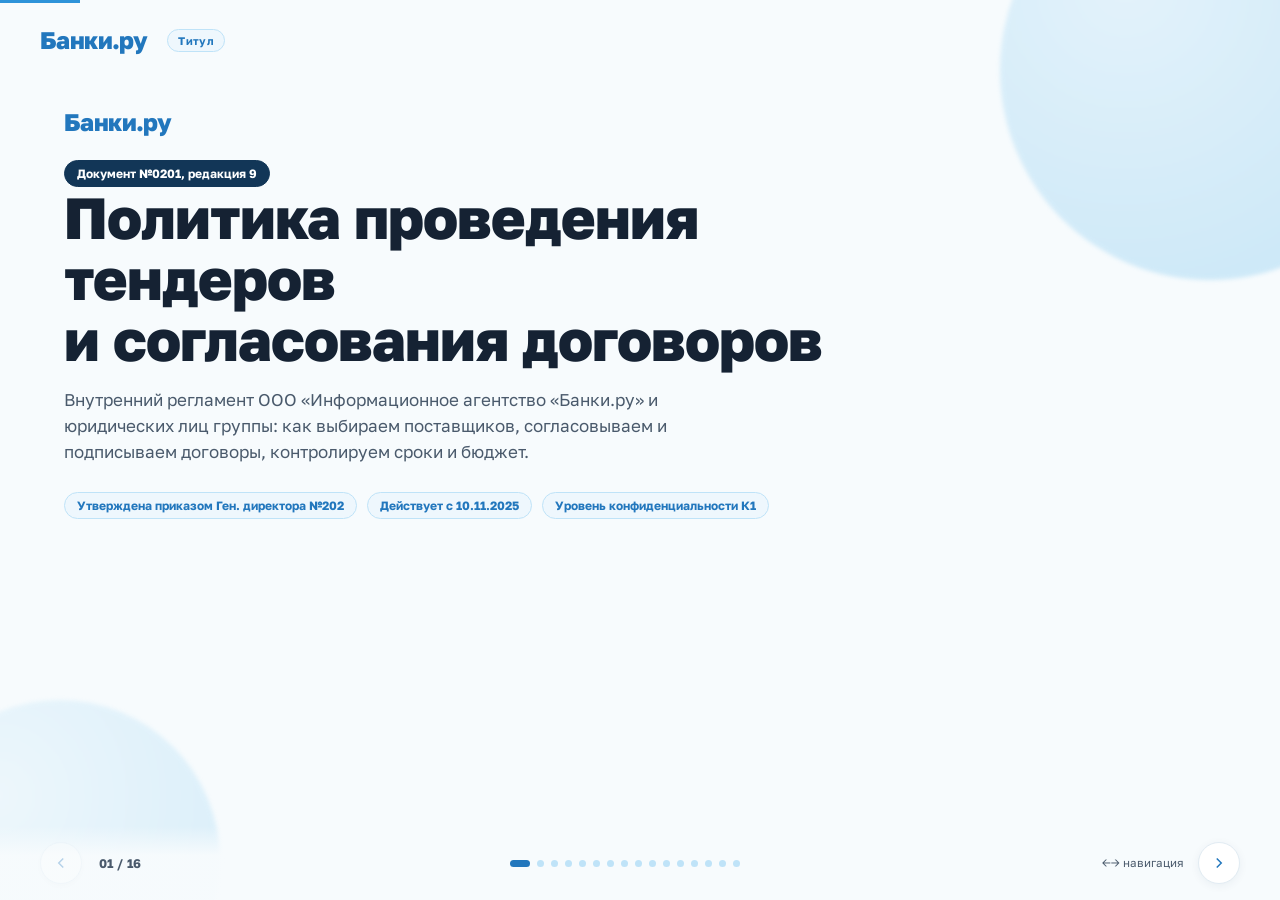
==== commit af20a54b: "Update tender policy logo and title slide" ====
--- a/tender-policy/index.html
+++ b/tender-policy/index.html
@@ -4,847 +4,26 @@
 <meta charset="UTF-8">
 <meta name="viewport" content="width=device-width, initial-scale=1.0">
 <title>Банки.ру: Политика проведения тендеров и согласования договоров</title>
-<link rel="preconnect" href="https://fonts.googleapis.com">
-<link rel="preconnect" href="https://fonts.gstatic.com" crossorigin>
-<link href="https://fonts.googleapis.com/css2?family=Golos+Text:wght@400;500;600;700;800&display=swap" rel="stylesheet">
 <style>
-  :root{
-    --blue-50:#eef7fd;
-    --blue-100:#dcf0fb;
-    --blue-200:#bfe3f8;
-    --blue-300:#9ad4f3;
-    --blue-400:#6fc0ec;
-    --blue-500:#49aae3;
-    --blue-600:#2e93d9;
-    --blue-700:#2277bd;
-    --blue-800:#1c5f97;
-    --blue-900:#123657;
-    --ink:#152233;
-    --ink-soft:#4a5a6c;
-    --paper:#f7fbfd;
-    --card:#ffffff;
-    --line:#e2ecf3;
-    --radius:18px;
-    --shadow-sm:0 2px 10px rgba(18,54,87,.06);
-    --shadow-md:0 12px 32px rgba(18,54,87,.10);
-    --shadow-lg:0 24px 60px rgba(18,54,87,.16);
-    --font: 'Golos Text', -apple-system, "Segoe UI", Roboto, "Helvetica Neue", Arial, sans-serif;
-  }
-  *{box-sizing:border-box;}
-  html,body{
-    margin:0; padding:0; height:100%;
-    font-family:var(--font);
-    background:var(--paper);
-    color:var(--ink);
-    -webkit-font-smoothing:antialiased;
-    overflow:hidden;
-  }
-  #deck{ position:relative; width:100%; height:100vh; }
-.bg-dots{
-    position:absolute; inset:0; z-index:0; overflow:hidden; pointer-events:none;
-  }
-  .bg-dots::before, .bg-dots::after{
-    content:""; position:absolute; border-radius:50%;
-    background: radial-gradient(circle at 30% 30%, var(--blue-200), var(--blue-400));
-    opacity:.35; filter:blur(2px);
-  }
-  .bg-dots::before{ width:420px; height:420px; top:-140px; right:-140px; }
-  .bg-dots::after{ width:320px; height:320px; bottom:-120px; left:-100px;
-    background: radial-gradient(circle at 30% 30%, var(--blue-100), var(--blue-300)); }
-.brand{
-    display:flex; align-items:center; gap:10px;
-    position:absolute; top:28px; left:40px; z-index:5;
-  }
-  .brand .brand-logo{ height:28px; display:block; }
-  .brand-wordmark{font-size:24px;font-weight:800;letter-spacing:-.6px;color:var(--blue-700);line-height:1;white-space:nowrap;}
-  .brand .doc-tag{
-    margin-left:10px; font-size:11px; font-weight:700; color:var(--blue-700);
-    background:var(--blue-50); border:1px solid var(--blue-200); border-radius:999px;
-    padding:4px 10px; letter-spacing:.03em;
-  }
-.slide{
-    position:absolute; inset:0; z-index:1;
-    display:flex; align-items:center; justify-content:center;
-    opacity:0; visibility:hidden;
-    transform:translateY(24px) scale(.985);
-    transition:opacity .5s cubic-bezier(.22,.8,.32,1), transform .55s cubic-bezier(.22,.8,.32,1), visibility 0s;
-    padding:110px 64px 84px;
-  }
-  .slide.active{ opacity:1; visibility:visible; transform:translateY(0) scale(1); z-index:2; }
-  .slide.leaving{ opacity:0; transform:translateY(-16px) scale(.99); }
-  .slide-inner{
-    width:100%; max-width:1180px; height:100%;
-    overflow-y:auto; padding-right:6px;
-  }
-  .slide-inner::-webkit-scrollbar{ width:6px; }
-  .slide-inner::-webkit-scrollbar-thumb{ background:var(--blue-200); border-radius:4px; }
-  .eyebrow{
-    display:inline-flex; align-items:center; gap:8px;
-    font-size:12.5px; font-weight:700; color:var(--blue-700);
-    text-transform:uppercase; letter-spacing:.09em; margin-bottom:14px;
-  }
-  .eyebrow .num{
-    display:inline-flex; align-items:center; justify-content:center;
-    width:22px; height:22px; border-radius:50%; background:var(--blue-600); color:#fff; font-size:11px;
-  }
-  h1.slide-title{
-    font-size:clamp(28px,3.6vw,44px); line-height:1.08; font-weight:800; letter-spacing:-.5px;
-    margin:0 0 10px; color:var(--ink);
-  }
-  h1.slide-title .accent{ color:var(--blue-600); }
-  p.slide-sub{ font-size:16px; color:var(--ink-soft); max-width:760px; margin:0 0 30px; line-height:1.55; }
-.grid{ display:grid; gap:16px; }
-  .grid.cols-2{ grid-template-columns:repeat(2,1fr); }
-  .grid.cols-3{ grid-template-columns:repeat(3,1fr); }
-  .grid.cols-4{ grid-template-columns:repeat(4,1fr); }
-  .card{
-    background:var(--card); border:1px solid var(--line); border-radius:var(--radius);
-    padding:20px; box-shadow:var(--shadow-sm); transition:box-shadow .25s, transform .25s, border-color .25s;
-  }
-  .card:hover{ box-shadow:var(--shadow-md); transform:translateY(-3px); border-color:var(--blue-200); }
-  .card h3{ margin:10px 0 6px; font-size:15.5px; font-weight:700; color:var(--ink); }
-  .card p{ margin:0; font-size:13.6px; color:var(--ink-soft); line-height:1.5; }
-  .icon-badge{
-    width:38px; height:38px; border-radius:11px; display:flex; align-items:center; justify-content:center;
-    background:linear-gradient(135deg,var(--blue-100),var(--blue-200)); color:var(--blue-700);
-    flex-shrink:0;
-  }
-  .icon-badge svg{ width:20px; height:20px; }
-  .pill{
-    display:inline-flex; align-items:center; gap:6px; font-size:12px; font-weight:700;
-    padding:5px 12px; border-radius:999px; background:var(--blue-50); color:var(--blue-700); border:1px solid var(--blue-200);
-  }
-  .pill.dark{ background:var(--blue-900); color:#fff; border-color:var(--blue-900); }
-  .pill.warn{ background:#fff4e8; color:#a15c07; border-color:#f5d9a8; }
-.tabbar{ display:flex; gap:8px; margin-bottom:20px; flex-wrap:wrap; }
-  .tabbtn{
-    font-family:var(--font); font-size:13.5px; font-weight:700; color:var(--ink-soft);
-    background:var(--blue-50); border:1px solid var(--line); border-radius:12px; padding:9px 16px;
-    cursor:pointer; transition:all .2s;
-  }
-  .tabbtn:hover{ border-color:var(--blue-300); color:var(--blue-700); }
-  .tabbtn.active{ background:var(--blue-600); color:#fff; border-color:var(--blue-600); box-shadow:var(--shadow-sm); }
-  .tabpanel{ display:none; }
-  .tabpanel.active{ display:block; animation:fadein .35s ease; }
-  @keyframes fadein{ from{opacity:0; transform:translateY(6px);} to{opacity:1; transform:translateY(0);} }
-.acc-item{ border:1px solid var(--line); border-radius:14px; margin-bottom:10px; overflow:hidden; background:var(--card); }
-  .acc-head{
-    display:flex; align-items:center; justify-content:space-between; gap:10px;
-    padding:14px 18px; cursor:pointer; font-weight:700; font-size:14px; color:var(--ink);
-  }
-  .acc-head:hover{ background:var(--blue-50); }
-  .acc-head .chev{ transition:transform .3s; color:var(--blue-600); flex-shrink:0; }
-  .acc-item.open .acc-head .chev{ transform:rotate(180deg); }
-  .acc-body{ max-height:0; overflow:hidden; transition:max-height .35s ease; }
-  .acc-item.open .acc-body{ max-height:400px; }
-  .acc-body-in{ padding:0 18px 16px; font-size:13.6px; color:var(--ink-soft); line-height:1.55; }
-table.dtable{ width:100%; border-collapse:collapse; font-size:13.4px; }
-  table.dtable th{
-    text-align:left; padding:10px 14px; background:var(--blue-800); color:#fff; font-weight:700;
-    font-size:12.5px; letter-spacing:.02em;
-  }
-  table.dtable th:first-child{ border-radius:10px 0 0 0; }
-  table.dtable th:last-child{ border-radius:0 10px 0 0; }
-  table.dtable td{ padding:10px 14px; border-bottom:1px solid var(--line); color:var(--ink-soft); }
-  table.dtable tr:hover td{ background:var(--blue-50); color:var(--ink); }
-  table.dtable tr:last-child td{ border-bottom:none; }
-  table.dtable td b, table.dtable td strong{ color:var(--ink); }
-.flow{ display:flex; flex-wrap:wrap; gap:0; align-items:stretch; }
-  .flow-step{
-    flex:1 1 150px; background:var(--card); border:1px solid var(--line); border-radius:14px;
-    padding:16px; position:relative; min-width:150px;
-  }
-  .flow-step .fs-num{
-    width:26px; height:26px; border-radius:50%; background:var(--blue-600); color:#fff;
-    display:flex; align-items:center; justify-content:center; font-size:12px; font-weight:800; margin-bottom:10px;
-  }
-  .flow-step h4{ margin:0 0 4px; font-size:13.5px; color:var(--ink); }
-  .flow-step p{ margin:0; font-size:12.3px; color:var(--ink-soft); line-height:1.45; }
-  .flow-arrow{ display:flex; align-items:center; justify-content:center; width:26px; color:var(--blue-300); font-size:18px; }
-.cycle{ display:flex; gap:12px; overflow-x:auto; padding-bottom:6px; }
-  .cycle-card{
-    flex:1 1 0; min-width:150px; border-radius:14px; padding:16px; color:#fff; position:relative;
-  }
-  .cycle-card .cc-days{ font-size:12.5px; font-weight:800; opacity:.85; letter-spacing:.03em; }
-  .cycle-card .cc-title{ font-size:14.5px; font-weight:800; margin:8px 0 6px; }
-  .cycle-card .cc-desc{ font-size:12px; opacity:.92; line-height:1.45; }
-.ladder{ display:flex; flex-direction:column; gap:10px; }
-  .ladder-item{
-    display:flex; align-items:center; gap:16px; border:1px solid var(--line); border-radius:14px;
-    padding:14px 18px; background:var(--card); cursor:default; transition:transform .2s, box-shadow .2s;
-  }
-  .ladder-item:hover{ transform:translateX(4px); box-shadow:var(--shadow-sm); }
-  .ladder-amt{
-    min-width:150px; font-weight:800; font-size:16px; color:var(--blue-800);
-    background:var(--blue-50); border-radius:10px; padding:8px 12px; text-align:center; flex-shrink:0;
-  }
-  .ladder-txt{ font-size:13.6px; color:var(--ink-soft); line-height:1.5; }
-  .ladder-txt b{ color:var(--ink); }
-.role-card{ perspective:1000px; height:150px; cursor:pointer; }
-  .role-inner{ position:relative; width:100%; height:100%; transition:transform .55s; transform-style:preserve-3d; }
-  .role-card.flipped .role-inner{ transform:rotateY(180deg); }
-  .role-face{
-    position:absolute; inset:0; border-radius:14px; padding:16px; backface-visibility:hidden;
-    border:1px solid var(--line); background:var(--card); display:flex; flex-direction:column;
-  }
-  .role-face.back{ transform:rotateY(180deg); background:var(--blue-800); color:#fff; border-color:var(--blue-800); justify-content:center; }
-  .role-face.back p{ color:#eaf4fc; font-size:12.6px; line-height:1.5; margin:0; }
-  .role-face .rf-title{ font-weight:800; font-size:14.5px; margin-top:auto; color:var(--ink); }
-  .role-face .rf-hint{ font-size:11.3px; color:var(--blue-600); font-weight:700; margin-top:6px; }
-.app-grid{ display:grid; grid-template-columns:repeat(auto-fit, minmax(150px, 1fr)); gap:12px; }
-  .app-item{
-    border:1px solid var(--line); border-radius:14px; padding:14px 12px; background:var(--card);
-    text-align:center; transition:all .2s; cursor:pointer; user-select:none;
-  }
-  .app-item:hover{ border-color:var(--blue-300); transform:translateY(-3px); box-shadow:var(--shadow-sm); }
-  .app-item.active{ background:var(--blue-700); border-color:var(--blue-700); transform:translateY(-4px); box-shadow:var(--shadow-md); }
-  .app-item.active .app-num{ color:#fff; }
-  .app-item.active .app-name{ color:#eaf4fc; }
-  .app-num{ font-size:22px; font-weight:800; color:var(--blue-300); transition:color .2s; }
-  .app-name{ font-size:11.6px; color:var(--ink-soft); margin-top:6px; line-height:1.35; transition:color .2s; }
-  #appDetail{ display:none; }
-  #appDetail.show{ display:block; animation:fadein .3s ease; }
-.agenda-list{ display:flex; flex-direction:column; gap:2px; }
-  .agenda-row{
-    display:flex; align-items:center; gap:16px; padding:13px 14px; border-radius:12px; cursor:pointer;
-    transition:background .2s; border-bottom:1px solid var(--line);
-  }
-  .agenda-row:hover{ background:var(--blue-50); }
-  .agenda-row .ar-idx{ font-size:13px; font-weight:800; color:var(--blue-300); width:26px; }
-  .agenda-row .ar-title{ font-size:15px; font-weight:600; color:var(--ink); flex:1; }
-  .agenda-row .ar-arrow{ color:var(--blue-400); opacity:0; transition:opacity .2s, transform .2s; }
-  .agenda-row:hover .ar-arrow{ opacity:1; transform:translateX(3px); }
-.title-slide{ text-align:left; }
-  .title-slide .meta-row{ display:flex; gap:10px; margin-top:26px; flex-wrap:wrap; }
-  .title-slide .big-logo{ margin-bottom:26px; }
-  .title-slide .big-logo img{ height:56px; display:block; }
-  .title-slide h1{ font-size:clamp(32px,5vw,58px); line-height:1.05; font-weight:800; letter-spacing:-1px; margin:0 0 16px; max-width:780px; }
-  .title-slide .sub{ font-size:17px; color:var(--ink-soft); max-width:620px; line-height:1.55; }
-  .title-slide .approver{ margin-top:36px; font-size:13px; color:var(--ink-soft); border-top:1px solid var(--line); padding-top:18px; max-width:560px; }
-#hud{
-    position:absolute; left:0; right:0; bottom:0; height:74px; z-index:10;
-    display:flex; align-items:center; justify-content:space-between; padding:0 40px;
-    background:linear-gradient(180deg, rgba(247,251,253,0), rgba(247,251,253,.96) 40%);
-  }
-  .navbtn{
-    width:42px; height:42px; border-radius:50%; border:1px solid var(--line); background:#fff;
-    display:flex; align-items:center; justify-content:center; cursor:pointer; color:var(--blue-700);
-    box-shadow:var(--shadow-sm); transition:all .2s;
-  }
-  .navbtn:hover{ background:var(--blue-600); color:#fff; border-color:var(--blue-600); transform:scale(1.06); }
-  .navbtn:disabled{ opacity:.3; cursor:default; }
-  .navbtn:disabled:hover{ background:#fff; color:var(--blue-700); transform:none; }
-  .navgroup{ display:flex; align-items:center; gap:10px; }
-  #dots{ display:flex; gap:7px; align-items:center; }
-  #dots .dotb{ width:7px; height:7px; border-radius:50%; background:var(--blue-200); cursor:pointer; transition:all .25s; }
-  #dots .dotb:hover{ background:var(--blue-400); }
-  #dots .dotb.on{ background:var(--blue-700); width:20px; border-radius:4px; }
-  #counter{ font-size:12.5px; color:var(--ink-soft); font-weight:700; letter-spacing:.03em; min-width:56px; text-align:center; }
-  #progress{ position:absolute; top:0; left:0; height:3px; background:var(--blue-600); z-index:11; transition:width .5s ease; }
-  ::selection{ background:var(--blue-200); }
-  a{ color:var(--blue-600); font-weight:700; text-decoration:none; }
-  a:hover{ text-decoration:underline; }
-@media (max-width:980px){
-    .slide{ padding:100px 32px 84px; }
-    .grid.cols-3, .grid.cols-4{ grid-template-columns:repeat(2,1fr); }
-    .app-grid{ grid-template-columns:repeat(3,1fr); }
-  }
-  @media (max-width:640px){
-    .grid.cols-2, .grid.cols-3, .grid.cols-4{ grid-template-columns:1fr; }
-    .app-grid{ grid-template-columns:repeat(2,1fr); }
-    .flow{ flex-direction:column; }
-    .flow-arrow{ transform:rotate(90deg); padding:2px 0; }
-    .cycle{ flex-wrap:wrap; }
-    .cycle-card{ min-width:120px; }
-    #hud{ padding:0 16px; }
-    .brand{ left:20px; }
-  }
+html,body{margin:0;width:100%;height:100%;overflow:hidden;background:#f7fbfd}
+iframe{display:block;width:100%;height:100%;border:0}
 </style>
 </head>
 <body>
-<div id="progress"></div>
-<div id="deck">
-  <div class="bg-dots"></div>
-  <section class="slide" data-title="Титул">
-    <div class="slide-inner title-slide">
-      <div class="big-logo">
-        <div class="brand-wordmark">Банки.ру</div>
-      </div>
-      <div class="pill dark">Документ №0201, редакция 9</div>
-      <h1>Политика проведения тендеров<br>и согласования договоров</h1>
-      <p class="sub">Внутренний регламент ООО «Информационное агентство «Банки.ру» и юридических лиц группы: как выбираем поставщиков, согласовываем и подписываем договоры, контролируем сроки и бюджет.</p>
-      <div class="meta-row">
-        <span class="pill">Утверждена приказом Ген. директора №202</span>
-        <span class="pill">Действует с 10.11.2025</span>
-        <span class="pill">Уровень конфиденциальности К1</span>
-      </div>
-      <div class="approver">Автор и владелец документа: М. Князева. Хранение: электронный документооборот Банки.ру. Область действия: Банки.ру и юридические лица, входящие в одну группу.</div>
-    </div>
-  </section>
-  <section class="slide" data-title="Содержание">
-    <div class="slide-inner">
-      <div class="eyebrow"><span class="num">i</span>Навигация по презентации</div>
-      <h1 class="slide-title">Что мы <span class="accent">разберём</span></h1>
-      <p class="slide-sub">Кликните по любому пункту, чтобы перейти к слайду напрямую.</p>
-      <div class="agenda-list" id="agendaList"></div>
-    </div>
-  </section>
-  <section class="slide" data-title="Введение и задача">
-    <div class="slide-inner">
-      <div class="eyebrow"><span class="num">1</span>Введение, задача и область действия</div>
-      <h1 class="slide-title">Зачем нужна <span class="accent">эта политика</span></h1>
-      <p class="slide-sub">Настоящая Политика разработана и утверждена Банки.ру, чтобы определить основные требования к процедуре согласования хозяйственных договоров и выбора поставщика / контрагента.</p>
-      <div class="grid cols-3">
-        <div class="card">
-          <div class="icon-badge">
-            <svg viewBox="0 0 24 24" fill="none" stroke="currentColor" stroke-width="1.8"><path d="M4 12l6 6L20 6"/></svg>
-          </div>
-          <h3>Соответствие потребностям</h3>
-          <p>Продукты и услуги, приобретаемые Банки.ру, удовлетворяют реальным потребностям бизнеса.</p>
-        </div>
-        <div class="card">
-          <div class="icon-badge">
-            <svg viewBox="0 0 24 24" fill="none" stroke="currentColor" stroke-width="1.8"><rect x="3" y="7" width="18" height="13" rx="2"/><path d="M3 10h18M8 4v4M16 4v4"/></svg>
-          </div>
-          <h3>Контроль бюджета</h3>
-          <p>Все затраты производятся с учётом утверждённого бюджета Банки.ру.</p>
-        </div>
-        <div class="card">
-          <div class="icon-badge">
-            <svg viewBox="0 0 24 24" fill="none" stroke="currentColor" stroke-width="1.8"><path d="M12 3l7 3v6c0 5-3.5 7.5-7 9-3.5-1.5-7-4-7-9V6l7-3z"/></svg>
-          </div>
-          <h3>Юридическая чистота</h3>
-          <p>Оформление договоров соответствует требованиям законодательства РФ.</p>
-        </div>
-      </div>
-      <div class="card" style="margin-top:16px;">
-        <p style="font-size:13.8px;"><b style="color:var(--ink)">Область действия:</b> ООО «Информационное агентство «Банки.ру» и все юридические лица, входящие с Банки.ру в одну группу. Финансовый год длится с 01.01 по 31.12 включительно.</p>
-      </div>
-    </div>
-  </section>
-  <section class="slide" data-title="Термины и определения">
-    <div class="slide-inner">
-      <div class="eyebrow"><span class="num">2</span>Термины и определения</div>
-      <h1 class="slide-title">Общий <span class="accent">словарь</span> Политики</h1>
-      <p class="slide-sub">Раскройте карточку, чтобы увидеть определение термина.</p>
-      <div class="grid cols-2" id="glossaryGrid"></div>
-    </div>
-  </section>
-  <section class="slide" data-title="Участники и ответственные">
-    <div class="slide-inner">
-      <div class="eyebrow"><span class="num">3</span>Участники и ответственные</div>
-      <h1 class="slide-title">Кто за что <span class="accent">отвечает</span></h1>
-      <p class="slide-sub">Кликните по карточке: она перевернётся и покажет зону ответственности.</p>
-      <div class="grid cols-4" id="rolesGrid"></div>
-    </div>
-  </section>
-  <section class="slide" data-title="Требования к поставщику">
-    <div class="slide-inner">
-      <div class="eyebrow"><span class="num">4</span>Требования к поставщику</div>
-      <h1 class="slide-title">Проверка <span class="accent">до подписания</span></h1>
-      <p class="slide-sub">Общее требование, обязательное для любого договора и любого тендера.</p>
-      <div class="flow">
-        <div class="flow-step">
-          <div class="fs-num">1</div>
-          <h4>Проверка по ИНН</h4>
-          <p>Инициатор до заключения Договора / до проведения Тендера проверяет правоспособность Поставщика на сайте ФНС.</p>
-        </div>
-        <div class="flow-arrow">→</div>
-        <div class="flow-step">
-          <div class="fs-num">2</div>
-          <h4>Статус в ЕГРЮЛ</h4>
-          <p>Убедиться, что Поставщик не ликвидирован, не реорганизован и не находится в этих процессах.</p>
-        </div>
-        <div class="flow-arrow">→</div>
-        <div class="flow-step">
-          <div class="fs-num">3</div>
-          <h4>Если есть риск</h4>
-          <p>Инициатор запрашивает у Поставщика заверенные документы, подтверждающие его правоспособность.</p>
-        </div>
-      </div>
-    </div>
-  </section>
-  <section class="slide" data-title="Виды договоров">
-    <div class="slide-inner">
-      <div class="eyebrow"><span class="num">5</span>Согласование договоров: виды договоров</div>
-      <h1 class="slide-title">Два больших <span class="accent">типа договоров</span></h1>
-      <p class="slide-sub">Расходные договоры дополнительно делятся на общие и договоры ДИТ, а договоры ДИТ, в свою очередь, на общие и аутсорсинговые.</p>
-      <div class="grid cols-2">
-        <div class="card" style="border-left:4px solid var(--blue-500);">
-          <span class="pill">Доходные</span>
-          <h3 style="margin-top:12px;">Банки.ру оказывает услугу</h3>
-          <p>Договор, по которому Банки.ру получает вознаграждение от Покупателя (клиента) за оказанные услуги. Согласуется Отделом по корпоративному взаимодействию, при необходимости с подключением КАМ.</p>
-        </div>
-        <div class="card" style="border-left:4px solid var(--blue-800);">
-          <span class="pill">Расходные</span>
-          <h3 style="margin-top:12px;">Банки.ру приобретает товары / работы / услуги</h3>
-          <p>Включает счета (оферты), предполагаемые к оплате без заключения отдельного договора. Делится на:</p>
-          <div style="display:flex; gap:8px; margin-top:10px; flex-wrap:wrap;">
-            <span class="pill">Общие расходные</span>
-            <span class="pill">Договоры ДИТ: общие</span>
-            <span class="pill">Договоры ДИТ: аутсорсинг</span>
-          </div>
-        </div>
-      </div>
-      <div class="card" style="margin-top:16px;">
-        <p style="font-size:13.6px;"><b style="color:var(--ink)">Аутсорсинг ДИТ</b>: договоры с подрядными организациями, предоставляющими ИТ-услуги или разработку ПО (например, Симбирсофт, Цифра Закона, Медиасофт, Философия ИТ; список может меняться без изменения Политики).</p>
-      </div>
-    </div>
-  </section>
-  <section class="slide" data-title="Доходные договоры">
-    <div class="slide-inner">
-      <div class="eyebrow"><span class="num">6</span>Согласование доходных договоров</div>
-      <h1 class="slide-title">Путь <span class="accent">доходного договора</span></h1>
-      <p class="slide-sub">Процесс обновлён 15.02.2025: актуальная схема согласования доходных (коммерческих) договоров.</p>
-      <div class="tabbar" data-tabgroup="inc">
-        <button class="tabbtn active" data-tab="inc1">Основной процесс</button>
-        <button class="tabbtn" data-tab="inc2">Если есть вопросы</button>
-        <button class="tabbtn" data-tab="inc3">Ответственные от ЮД</button>
-      </div>
-      <div class="tabpanel active" data-panel="inc1">
-        <div class="flow" style="flex-wrap:wrap;">
-          <div class="flow-step"><div class="fs-num">1</div><h4>Задача на оформление</h4><p>Инициатор (КАМ/BDM) ставит задачу на подготовку документов группе оформления.</p></div>
-          <div class="flow-arrow">→</div>
-          <div class="flow-step"><div class="fs-num">2</div><h4>Драфт партнёру</h4><p>Группа оформления готовит драфт договора и направляет его партнёру, в копии Legal@banki.ru и инициатор.</p></div>
-          <div class="flow-arrow">→</div>
-          <div class="flow-step"><div class="fs-num">3</div><h4>Правки юриста</h4><p>При правках партнёра задача переходит в статус «Согласование юристов», юрист ставит срок 2–3 дня.</p></div>
-          <div class="flow-arrow">→</div>
-          <div class="flow-step"><div class="fs-num">4</div><h4>Повтор цикла</h4><p>Шаги повторяются, каждая версия сохраняется в задаче Jira, до полного согласования документа.</p></div>
-          <div class="flow-arrow">→</div>
-          <div class="flow-step"><div class="fs-num">5</div><h4>Финал и подписание</h4><p>Юрист сохраняет финальную версию в папке «Клиенты» с пометкой «финал» и переводит задачу в статус «Согласовано ЮД»; подписание идёт на стороне группы оформления.</p></div>
-        </div>
-      </div>
-      <div class="tabpanel" data-panel="inc2">
-        <div class="grid cols-2">
-          <div class="card"><h3>Вопрос по бизнесу</h3><p>Статус задачи меняется на «Уточнение», юрист тегает инициатора и ждёт комментариев.</p></div>
-          <div class="card"><h3>Вопрос по документообороту</h3><p>Статус меняется на «Подготовка документов», юрист тегает ответственного сотрудника оформления.</p></div>
-          <div class="card"><h3>Вопрос по иной части (ИБ, бухгалтерия)</h3><p>Статус меняется на «Доп. согласование», юрист тегает ответственного от соответствующего департамента.</p></div>
-          <div class="card"><h3>Нестандартные условия</h3><p>Например, корректировка штрафа за перепродажу трафика или отсрочка платежа. Согласуются отдельной задачей в Jira, правки в договор вносятся только после статуса «Утверждено». Подробнее: <a href="https://wiki.banki.ru/pages/viewpage.action?pageId=356909041" target="_blank" rel="noopener">Политика согласования нестандартных условий</a>.</p></div>
-        </div>
-      </div>
-      <div class="tabpanel" data-panel="inc3">
-        <table class="dtable">
-          <tr><th>Юридические лица</th><th>Ответственный от ЮД</th></tr>
-          <tr><td>ИА, ИИ, Банкир, ИП</td><td><a href="https://wiki.banki.ru/display/~i.khmelevskii" target="_blank" rel="noopener">Игнат Хмелевский</a></td></tr>
-          <tr><td>СТ</td><td><a href="https://wiki.banki.ru/display/~a.mironova" target="_blank" rel="noopener">Анна Миронова</a></td></tr>
-          <tr><td>АО (Маркетплейс)</td><td><a href="https://wiki.banki.ru/display/~dubova" target="_blank" rel="noopener">Екатерина Дубова</a></td></tr>
-          <tr><td>Направление Казахстан</td><td><a href="https://wiki.banki.ru/display/~t.shukshina" target="_blank" rel="noopener">Татьяна Шукшина</a></td></tr>
-        </table>
-      </div>
-      <p style="margin-top:18px; font-size:12px; color:var(--ink-soft);">Полное описание процесса: <a href="https://wiki.banki.ru/pages/viewpage.action?pageId=378459449" target="_blank" rel="noopener">wiki.banki.ru</a>. Автор Екатерина Дубова, обновлено 16.10.2025.</p>
-    </div>
-  </section>
-  <section class="slide" data-title="Расходные договоры">
-    <div class="slide-inner">
-      <div class="eyebrow"><span class="num">7</span>Согласование расходных договоров</div>
-      <h1 class="slide-title">Как проходит <span class="accent">расходный договор</span></h1>
-      <div class="tabbar" data-tabgroup="exp">
-        <button class="tabbtn active" data-tab="exp1">Общий процесс</button>
-        <button class="tabbtn" data-tab="exp2">Сроки согласования</button>
-        <button class="tabbtn" data-tab="exp3">Договоры ДИТ / аутсорсинг</button>
-      </div>
-      <div class="tabpanel active" data-panel="exp1">
-        <div class="flow" style="flex-wrap:wrap;">
-          <div class="flow-step"><div class="fs-num">1</div><h4>Чек-лист</h4><p>Инициатор проверяет форму договора по чек-листу (Приложение 7) и при необходимости запрашивает правки у Поставщика.</p></div>
-          <div class="flow-arrow">→</div>
-          <div class="flow-step"><div class="fs-num">2</div><h4>Тендер / протокол</h4><p>Прикладывается протокол Тендерного комитета либо Сравнительная таблица, если сумма менее 1 500 000 ₽.</p></div>
-          <div class="flow-arrow">→</div>
-          <div class="flow-step"><div class="fs-num">3</div><h4>Согласование в 1С</h4><p>Документ загружается в 1С, согласуется всеми заинтересованными подразделениями параллельно.</p></div>
-          <div class="flow-arrow">→</div>
-          <div class="flow-step"><div class="fs-num">4</div><h4>Подписание</h4><p>Сначала подписывает Банки.ру, затем Поставщик; финальная версия загружается в задачу Jira.</p></div>
-        </div>
-      </div>
-      <div class="tabpanel" data-panel="exp2">
-        <div class="grid cols-2">
-          <div class="card">
-            <span class="pill">Первичное согласование</span>
-            <table class="dtable" style="margin-top:12px;">
-              <tr><td>Ответственный менеджер</td><td><b>1 раб. день</b></td></tr>
-              <tr><td>Руководитель ЦФО</td><td><b>1 раб. день</b></td></tr>
-              <tr><td>Финансовый департамент</td><td><b>1 раб. день</b></td></tr>
-              <tr><td>Юридический департамент</td><td><b>4 раб. дня</b></td></tr>
-              <tr><td>Главный бухгалтер</td><td><b>2 раб. дня</b></td></tr>
-              <tr><td>Информационная безопасность*</td><td><b>2 раб. дня</b></td></tr>
-            </table>
-          </div>
-          <div class="card">
-            <span class="pill">Повторное согласование</span>
-            <table class="dtable" style="margin-top:12px;">
-              <tr><td>Финансовый департамент</td><td><b>1 раб. день</b></td></tr>
-              <tr><td>Юридический департамент</td><td><b>3 раб. дня</b></td></tr>
-              <tr><td>Бухгалтерия</td><td><b>2 раб. дня</b></td></tr>
-              <tr><td>Информационная безопасность*</td><td><b>1 раб. день</b></td></tr>
-            </table>
-          </div>
-        </div>
-        <p style="font-size:12.5px; color:var(--ink-soft); margin-top:12px;">* при необходимости. ЮД и Бухгалтерия согласовывают одновременно, после получения согласования от Финансового департамента.</p>
-      </div>
-      <div class="tabpanel" data-panel="exp3">
-        <div class="cycle" id="cycleRow"></div>
-        <p style="font-size:12.5px; color:var(--ink-soft); margin-top:14px;">Сроки согласования ДС: Финансовый департамент, 1 день; Юридический департамент, 2 дня; Главный бухгалтер, 2 дня (ЮД и Бухгалтерия согласовывают одновременно).</p>
-      </div>
-    </div>
-  </section>
-  <section class="slide" data-title="Специальные требования">
-    <div class="slide-inner">
-      <div class="eyebrow"><span class="num">8</span>Специальные требования к договорам</div>
-      <h1 class="slide-title">Особые <span class="accent">пункты</span> в договоре</h1>
-      <div class="grid cols-3">
-        <div class="card">
-          <div class="icon-badge"><svg viewBox="0 0 24 24" fill="none" stroke="currentColor" stroke-width="1.8"><rect x="4" y="10" width="16" height="10" rx="2"/><path d="M8 10V7a4 4 0 018 0v3"/></svg></div>
-          <h3>Персональные данные</h3>
-          <p>Контрагент соблюдает 152-ФЗ, обеспечивает конфиденциальность, применяет техническте меры защиты и возмещает убытки Банки.ру в срок до 10 рабочих дней.</p>
-        </div>
-        <div class="card">
-          <div class="icon-badge"><svg viewBox="0 0 24 24" fill="none" stroke="currentColor" stroke-width="1.8"><path d="M9 18l3-3 3 3M9 6l3 3 3-3M4 12h16"/></svg></div>
-          <h3>ПО и интеллектуальная собственность</h3>
-          <p>Договор должен чётко определять права на разрабатываемый программный код. Рекомендуется явно закреплять права собственности за Банки.ру.</p>
-        </div>
-        <div class="card">
-          <div class="icon-badge"><svg viewBox="0 0 24 24" fill="none" stroke="currentColor" stroke-width="1.8"><path d="M12 3l7 3v6c0 5-3.5 7.5-7 9-3.5-1.5-7-4-7-9V6l7-3z"/><path d="M9.5 12l2 2 3.5-4"/></svg></div>
-          <h3>ИТ и информационная безопасность</h3>
-          <p>Поставщик согласовывает с Банки.ру сотрудников, работающих с конфиденциальной информацией; передача данных возможна только по согласованному безопасному каналу.</p>
-        </div>
-      </div>
-    </div>
-  </section>
-  <section class="slide" data-title="Взаимодействие с ЮД">
-    <div class="slide-inner">
-      <div class="eyebrow"><span class="num">9</span>Расторжение и обращения к Юридическому департаменту</div>
-      <h1 class="slide-title">Когда нужен <span class="accent">Юридический департамент</span></h1>
-      <div class="tabbar" data-tabgroup="ld">
-        <button class="tabbtn active" data-tab="ld1">Расторжение договора</button>
-        <button class="tabbtn" data-tab="ld2">Возврат средств</button>
-        <button class="tabbtn" data-tab="ld3">Отказ от оплаты</button>
-        <button class="tabbtn" data-tab="ld4">Иные вопросы</button>
-      </div>
-      <div class="tabpanel active" data-panel="ld1">
-        <div class="grid cols-2">
-          <div class="card"><h3>По соглашению сторон</h3><p>Направляется типовая форма Дополнительного соглашения о расторжении (Приложение №8).</p></div>
-          <div class="card"><h3>В одностороннем порядке</h3><p>Направляется Уведомление о расторжении (Приложение №9), если это предусмотрено Договором или законом.</p></div>
-        </div>
-        <div class="card" style="margin-top:14px;"><p><b style="color:var(--ink)">Если порядок расторжения не предусмотрен:</b> письмо на legal@banki.ru с договором и приложениями; ЮД даёт комментарии в течение <b>4 рабочих дней</b>. Гарантия ответа действует только для права РФ, Казахстана и Армении.</p></div>
-      </div>
-      <div class="tabpanel" data-panel="ld2">
-        <div class="flow">
-          <div class="flow-step"><div class="fs-num">1</div><h4>Переговоры</h4><p>Сначала проходят переговоры с Поставщиком о добровольном возврате средств.</p></div>
-          <div class="flow-arrow">→</div>
-          <div class="flow-step"><div class="fs-num">2</div><h4>Письмо в ЮД</h4><p>При отказе Поставщика письмо направляется на legal@banki.ru с действующим договором и актами.</p></div>
-          <div class="flow-arrow">→</div>
-          <div class="flow-step"><div class="fs-num">3</div><h4>Ответ ЮД</h4><p>Комментарии поступают до 4 рабочих дней, при подготовке претензии до 10 рабочих дней.</p></div>
-        </div>
-      </div>
-      <div class="tabpanel" data-panel="ld3">
-        <div class="card"><p><b style="color:var(--ink)">Мотивированный отказ</b> от подписания акта направляется Поставщику в сроки, указанные в договоре, если услуги оказаны с ненадлежащим качеством или не оказаны вовсе.</p></div>
-        <div class="card" style="margin-top:12px;"><p>Если Поставщик не согласен, письмо направляется на legal@banki.ru: ответ ЮД поступает до <b>4 рабочих дней</b>, при необходимости претензии до <b>10 рабочих дней</b>.</p></div>
-      </div>
-      <div class="tabpanel" data-panel="ld4">
-        <div class="card"><p>Любые иные вопросы по действующему контрагенту направляются письмом на <b style="color:var(--ink)">legal@banki.ru</b> с приложением документов и описанием ситуации. Ответ ЮД поступает до <b>4 рабочих дней</b>.</p></div>
-      </div>
-    </div>
-  </section>
-  <section class="slide" data-title="Тендер: правила и пороги">
-    <div class="slide-inner">
-      <div class="eyebrow"><span class="num">10</span>Выбор поставщика (тендер)</div>
-      <h1 class="slide-title">Тендер проводится <span class="accent">всегда</span></h1>
-      <p class="slide-sub">Независимо от суммы Договора. Далее пороговые суммы определяют, кто дополнительно включается в процесс.</p>
-      <div class="ladder">
-        <div class="ladder-item"><div class="ladder-amt">&lt; 1,5 млн ₽</div><div class="ladder-txt">Достаточно <b>Сравнительной таблицы</b> (Приложение №6) минимум от 3 поставщиков, приложенной к заявке в Jira.</div></div>
-        <div class="ladder-item"><div class="ladder-amt">≥ 1,5 млн ₽ / год</div><div class="ladder-txt">Поставщика обязательно утверждает <b>Тендерный комитет</b>.</div></div>
-        <div class="ladder-item"><div class="ladder-amt">≥ 5 млн ₽ / год</div><div class="ladder-txt">Копия Запроса поставщику направляется в <b>compliance@banki.ru</b>.</div></div>
-        <div class="ladder-item"><div class="ladder-amt">≥ 10 млн ₽ / год</div><div class="ladder-txt"><b>Комплаенс-контролёр</b> входит в рабочую группу и участвует в выборе поставщика.</div></div>
-        <div class="ladder-item"><div class="ladder-amt">≥ 50 000 $ / год</div><div class="ladder-txt">Договор требует утверждения <b>Единственным участником Банки.ру</b> через ЮД и Финансовый департамент.</div></div>
-      </div>
-      <div class="grid cols-2" style="margin-top:16px;">
-        <div class="card"><h3>Срок действия решения</h3><p>Тендерный комитет выбирает поставщика по умолчанию на 1 год, максимум на 3 года с указанием причины; продление возможно не более 1 раза в рамках одного тендера.</p></div>
-        <div class="card"><h3>Безальтернативный поставщик</h3><p>Допускается только для уникальных товаров/услуг, когда альтернативного поставщика подобрать невозможно, при условии подтверждения безальтернативности.</p></div>
-      </div>
-    </div>
-  </section>
-  <section class="slide" data-title="Тендерный комитет">
-    <div class="slide-inner">
-      <div class="eyebrow"><span class="num">11</span>Тендерный комитет: состав, функции, порядок работы</div>
-      <h1 class="slide-title">Коллегиальное <span class="accent">решение</span></h1>
-      <div class="grid cols-2">
-        <div class="card">
-          <h3>Состав комитета</h3>
-          <ul style="margin:8px 0 0; padding-left:18px; font-size:13.4px; color:var(--ink-soft); line-height:1.7;">
-            <li>Директор Департамента правового сопровождения, <b>Председатель</b></li>
-            <li>Финансовый директор</li>
-            <li>Директор направления разработки банковских продуктов и сервисов</li>
-            <li>Директор Департамента информационной безопасности</li>
-            <li>Руководитель Отдела по корпоративному взаимодействию</li>
-            <li>Комплаенс-контролёр</li>
-          </ul>
-        </div>
-        <div class="card">
-          <h3>Функции</h3>
-          <ul style="margin:8px 0 0; padding-left:18px; font-size:13.4px; color:var(--ink-soft); line-height:1.7;">
-            <li>Выбор поставщика товаров / услуг для Банки.ру</li>
-            <li>Рекомендации по пересмотру настоящей Политики</li>
-            <li>Одобрение или отклонение безальтернативного поставщика</li>
-          </ul>
-        </div>
-      </div>
-      <div class="card" style="margin-top:16px;">
-        <h3>Порядок голосования</h3>
-        <p>Решение принимается простым большинством голосов при кворуме ≥ 50% членов. При заочном голосовании даётся 24 часа на вопросы и комментарии и ещё 48 часов на голос; при неполучении ответов секретарь напоминает о голосовании в течение 3 рабочих дней. Инициатор участвует в заседании без права голоса.</p>
-      </div>
-    </div>
-  </section>
-  <section class="slide" data-title="Администрирование и реестр">
-    <div class="slide-inner">
-      <div class="eyebrow"><span class="num">12</span>Администрирование договоров, реестр и управление поставщиками</div>
-      <h1 class="slide-title">Жизнь договора <span class="accent">после подписания</span></h1>
-      <div class="grid cols-2">
-        <div class="card">
-          <div class="icon-badge"><svg viewBox="0 0 24 24" fill="none" stroke="currentColor" stroke-width="1.8"><rect x="4" y="4" width="16" height="16" rx="2"/><path d="M8 9h8M8 13h5"/></svg></div>
-          <h3>Администрирование</h3>
-          <p>Оригинал направляется Поставщику; расчёты и учёт ведёт Бухгалтерия или Отдел по корпоративному взаимодействию. Оригинал хранится до окончания действия договора, затем передаётся в архив, где хранится не менее 5 лет.</p>
-        </div>
-        <div class="card">
-          <div class="icon-badge"><svg viewBox="0 0 24 24" fill="none" stroke="currentColor" stroke-width="1.8"><path d="M4 12l6 6L20 6"/></svg></div>
-          <h3>Приём услуги / товара</h3>
-          <p>До подписания акта приёма-передачи Инициатор обязан проверить надлежащее исполнение обязательств Поставщиком, в целом или по каждому этапу.</p>
-        </div>
-        <div class="card">
-          <div class="icon-badge"><svg viewBox="0 0 24 24" fill="none" stroke="currentColor" stroke-width="1.8"><path d="M4 19h16M6 15V7M12 15V4M18 15v-6"/></svg></div>
-          <h3>Реестр договоров</h3>
-          <p>Ведётся в электронном виде в информационных системах Банки.ру (1С), в рамках проекта «Электронный документооборот».</p>
-        </div>
-        <div class="card">
-          <div class="icon-badge"><svg viewBox="0 0 24 24" fill="none" stroke="currentColor" stroke-width="1.8"><path d="M12 9v4M12 17h.01M10.3 3.9L2.8 17a1.8 1.8 0 001.6 2.7h15.2a1.8 1.8 0 001.6-2.7L13.7 3.9a1.8 1.8 0 00-3.4 0z"/></svg></div>
-          <h3>Неисполнение обязательств</h3>
-          <p>При нарушении условий Поставщиком Инициатор организует встречу с ЮД и Бухгалтерией в кратчайшие сроки и формирует план мероприятий по минимизации рисков.</p>
-        </div>
-      </div>
-    </div>
-  </section>
-  <section class="slide" data-title="Приложения">
-    <div class="slide-inner">
-      <div class="eyebrow"><span class="num">13</span>Приложения к Политике</div>
-      <h1 class="slide-title">10 готовых <span class="accent">типовых форм</span></h1>
-      <p class="slide-sub">Кликните по карточке, чтобы увидеть краткое описание приложения.</p>
-      <div class="app-grid" id="appGrid"></div>
-      <div class="card" id="appDetail">
-        <h3 id="appDetailTitle"></h3>
-        <p id="appDetailText"></p>
-      </div>
-    </div>
-  </section>
-  <section class="slide" data-title="Итоги и контакты">
-    <div class="slide-inner">
-      <div class="eyebrow"><span class="num">✓</span>В заключение</div>
-      <h1 class="slide-title">Куда писать по <span class="accent">вопросам Политики</span></h1>
-      <div class="grid cols-3">
-        <div class="card">
-          <div class="icon-badge"><svg viewBox="0 0 24 24" fill="none" stroke="currentColor" stroke-width="1.8"><rect x="3" y="5" width="18" height="14" rx="2"/><path d="M3 7l9 6 9-6"/></svg></div>
-          <h3>legal@banki.ru</h3>
-          <p>Юридический департамент: согласование договоров, расторжение, возврат средств, отказ от оплаты.</p>
-        </div>
-        <div class="card">
-          <div class="icon-badge"><svg viewBox="0 0 24 24" fill="none" stroke="currentColor" stroke-width="1.8"><rect x="3" y="5" width="18" height="14" rx="2"/><path d="M3 7l9 6 9-6"/></svg></div>
-          <h3>compliance@banki.ru</h3>
-          <p>Комплаенс-контролёр: крупные тендеры (от 5 млн ₽ в год), проверка сравнительных таблиц.</p>
-        </div>
-        <div class="card">
-          <div class="icon-badge"><svg viewBox="0 0 24 24" fill="none" stroke="currentColor" stroke-width="1.8"><rect x="3" y="5" width="18" height="14" rx="2"/><path d="M3 7l9 6 9-6"/></svg></div>
-          <h3>docflow@banki.ru</h3>
-          <p>Отдел по корпоративному взаимодействию: документооборот, акты, договоры аутсорсинга ДИТ.</p>
-        </div>
-      </div>
-      <div class="acc-item" id="historyAcc" style="margin-top:22px;">
-        <div class="acc-head" onclick="toggleAcc(this)">
-          <span>История последних изменений документа</span>
-          <span class="chev">⌄</span>
-        </div>
-        <div class="acc-body">
-          <div class="acc-body-in">
-            <table class="dtable">
-              <tr><th>Ред.</th><th>Дата</th><th>Что изменилось</th></tr>
-              <tr><td>9</td><td>10.11.2025</td><td>Обновлено Приложение 7, добавлено Приложение 10, скорректирован состав Тендерного комитета</td></tr>
-              <tr><td>8</td><td>27.01.2025</td><td>Добавлено определение «Покупатель», обновлена глава 5.1 «Подготовка и проведение тендера»</td></tr>
-              <tr><td>7</td><td>19.07.2024</td><td>В Сравнительную таблицу добавлено поле «Обоснование выбора Поставщика»</td></tr>
-            </table>
-          </div>
-        </div>
-      </div>
-      <p style="margin-top:22px; font-size:12.6px; color:var(--ink-soft);">Политика проведения тендеров и согласования договоров. Документ №0201, редакция 9. Банки.ру, 2025 г.</p>
-    </div>
-  </section>
-</div>
-<div id="hud">
-  <div class="navgroup">
-    <button class="navbtn" id="prevBtn" title="Предыдущий слайд">
-      <svg width="18" height="18" viewBox="0 0 24 24" fill="none" stroke="currentColor" stroke-width="2"><path d="M15 18l-6-6 6-6"/></svg>
-    </button>
-    <div id="counter">01 / 16</div>
-  </div>
-  <div id="dots"></div>
-  <div class="navgroup">
-    <span style="font-size:11.5px; color:var(--ink-soft); margin-right:4px;">←→ навигация</span>
-    <button class="navbtn" id="nextBtn" title="Следующий слайд">
-      <svg width="18" height="18" viewBox="0 0 24 24" fill="none" stroke="currentColor" stroke-width="2"><path d="M9 6l6 6-6 6"/></svg>
-    </button>
-  </div>
-</div>
-<div class="brand">
-  <div class="brand-wordmark">Банки.ру</div>
-  <div class="doc-tag" id="slideTag">Титул</div>
-</div>
+<iframe id="presentation" src="original.html" title="Политика проведения тендеров и согласования договоров"></iframe>
 <script>
-const glossary = [
-  ["Договор","Соглашение, приложение к нему, счёт без отдельного договора, а также договор о взаимовыгодном сотрудничестве без оплаты. В целях настоящей Политики всё это считается Договором."],
-  ["Инициатор","Сотрудник Банки.ру, инициирующий заключение Договора с Поставщиком или Покупателем и контролирующий процесс его согласования."],
-  ["Контрагент","Общее название для Поставщика и Покупателя в терминологии настоящей Политики."],
-  ["ЮД","Правовое направление Департамента правового сопровождения, комплаенс, финансового мониторинга и информационной безопасности."],
-  ["Тендер","Процедура выбора Поставщика на конкурсной основе, от 3 и более Поставщиков, определённая настоящей Политикой."],
-  ["Тендерный комитет","Коллегиальный орган из ответственных лиц Банки.ру, принимающий решение о выборе Поставщика."],
-  ["Оригинал Договора","Договор, подписанный уполномоченными представителями Сторон и скреплённый печатями (при наличии)."],
-  ["ДИТ","Департамент информационных технологий Банки.ру."],
-  ["Партнёр","Сотрудник, находящийся на аутсорсинге в ДИТ Банки.ру."],
-  ["Год","Финансовый год Банки.ру: с 1 января по 31 декабря включительно."],
-];
-const roles = [
-  ["Инициатор","Сотрудник прямого взаимодействия с Поставщиком/Покупателем: готовит договор, проводит тендер, контролирует сроки."],
-  ["Юридический департамент","Анализирует правовые и регуляторные риски, соответствие законодательству РФ и интересам Банки.ру."],
-  ["Финансовый департамент","Контролирует соответствие стоимости бюджету, верифицирует платёж до момента оплаты."],
-  ["Бухгалтерия","Даёт рекомендации по учёту операций и налогообложению, оценивает расходы по договору."],
-  ["Рук. информационной безопасности","Контролирует соответствие условий договора стандартам и требованиям ИБ Банки.ру."],
-  ["Генеральный директор","Рассматривает договор при превышении бюджета: согласовывает или отклоняет."],
-  ["Отдел по корп. взаимодействию","Курирует согласование со всеми подразделениями, подписание, оплату счетов и сверку расчётов."],
-  ["Руководитель ЦФО","Контролирует бюджет своего подразделения и своевременность согласования."],
-];
-const cycle = [
-  ["01–05 число","Загрузка фактуры","Менеджер ДИТ загружает в Jira данные об оказанных услугах: часы, ставки, задачи сотрудников аутсорсинга."],
-  ["06–12 число","Формирование ДС и акта","Отдел документооборота формирует Дополнительное соглашение и акт на основе фактуры."],
-  ["13–15 число","Проверка Менеджером ДИТ","Менеджер ДИТ проверяет корректность ДС и акта, переводит статус в «Проверено»."],
-  ["16–20 число","Согласование в Банки.ру","ДС и акт согласуются со всеми заинтересованными подразделениями; разногласия согласуются с Партнёром."],
-  ["21–28 число","Подписание и оплата","Обмен оригиналами с Поставщиком, получение счёта, загрузка в 1С и контроль оплаты."],
-];
-const cycleColors = ["var(--blue-400)","var(--blue-500)","var(--blue-600)","var(--blue-700)","var(--blue-800)"];
-const appendices = [
-  ["Согласующие лица","Таблица показывает, какие подразделения согласовывают каждый тип договора: от передачи персональных данных до аренды офиса."],
-  ["Соглашение о конфиденциальности","Типовая форма NDA для потенциального партнёра или поставщика перед началом переговоров."],
-  ["Запрос о стоимости услуг/товара","Форма запроса коммерческого предложения, которую Инициатор направляет потенциальному поставщику."],
-  ["Подтверждение получения запроса","Форма, которой поставщик подтверждает получение запроса и намерение подготовить предложение."],
-  ["Антикоррупционная оговорка","Типовой раздел договора о запрете взяток, коммерческого подкупа и иных неправомерных выплат."],
-  ["Сравнительная таблица поставщиков","Форма для сопоставления минимум трёх предложений при сумме договора менее 1,5 млн рублей."],
-  ["Чек-лист проверки Договора","13 обязательных разделов, которые должны быть отражены в тексте любого договора."],
-  ["Доп. соглашение о расторжении","Типовая форма расторжения договора по соглашению сторон."],
-  ["Уведомление о расторжении","Типовая форма одностороннего расторжения договора, когда это предусмотрено условиями."],
-  ["Протокол Тендерного комитета","Форма фиксации решения и голосов членов комитета по выбору поставщика."]
-];
-const slideTitles = [
-  "Титул","Содержание","Введение и задача","Термины и определения","Участники и ответственные",
-  "Требования к поставщику","Виды договоров","Доходные договоры","Расходные договоры","Специальные требования",
-  "Взаимодействие с ЮД","Тендер: правила и пороги","Тендерный комитет","Администрирование и реестр","Приложения","Итоги и контакты"
-];
-document.getElementById('glossaryGrid').innerHTML = glossary.map((g,i)=>`
-  <div class="acc-item" data-i="${i}">
-    <div class="acc-head" onclick="toggleAcc(this)"><span>${g[0]}</span><span class="chev">⌄</span></div>
-    <div class="acc-body"><div class="acc-body-in">${g[1]}</div></div>
-  </div>`).join('');
-document.getElementById('rolesGrid').innerHTML = roles.map((r,i)=>`
-  <div class="role-card" data-i="${i}" onclick="this.classList.toggle('flipped')">
-    <div class="role-inner">
-      <div class="role-face front">
-        <div class="icon-badge"><svg viewBox="0 0 24 24" fill="none" stroke="currentColor" stroke-width="1.8"><circle cx="12" cy="8" r="3.2"/><path d="M5 20c0-3.5 3-6 7-6s7 2.5 7 6"/></svg></div>
-        <div class="rf-title">${r[0]}</div>
-        <div class="rf-hint">Нажмите для описания →</div>
-      </div>
-      <div class="role-face back"><div style="font-size:12.5px; font-weight:800; letter-spacing:.02em; opacity:.75; margin-bottom:6px; text-transform:uppercase;">${r[0]}</div><p>${r[1]}</p></div>
-    </div>
-  </div>`).join('');
-document.getElementById('cycleRow').innerHTML = cycle.map((c,i)=>`
-  <div class="cycle-card" style="background:${cycleColors[i]}">
-    <div class="cc-days">${c[0]}</div>
-    <div class="cc-title">${c[1]}</div>
-    <div class="cc-desc">${c[2]}</div>
-  </div>`).join('');
-document.getElementById('appGrid').innerHTML = appendices.map((a,i)=>`
-  <div class="app-item" data-i="${i}" onclick="selectApp(${i})">
-    <div class="app-num">№${i+1}</div>
-    <div class="app-name">${a[0]}</div>
-  </div>`).join('');
-function selectApp(i){
-  document.querySelectorAll('#appGrid .app-item').forEach((el,idx)=> el.classList.toggle('active', idx===i));
-  document.getElementById('appDetailTitle').textContent = 'Приложение №' + (i+1) + '. ' + appendices[i][0];
-  document.getElementById('appDetailText').textContent = appendices[i][1];
-  document.getElementById('appDetail').classList.add('show');
-}
-selectApp(0);
-document.getElementById('agendaList').innerHTML = slideTitles.map((t,i)=>{
-  if(i===0 || i===1) return '';
-  return `<div class="agenda-row" onclick="goTo(${i})">
-    <div class="ar-idx">${String(i).padStart(2,'0')}</div>
-    <div class="ar-title">${t}</div>
-    <div class="ar-arrow">→</div>
-  </div>`;
-}).join('');
-function toggleAcc(head){
-  const item = head.closest('.acc-item');
-  const wasOpen = item.classList.contains('open');
-  item.parentElement.querySelectorAll('.acc-item.open').forEach(el=>{ if(el!==item) el.classList.remove('open'); });
-  item.classList.toggle('open', !wasOpen);
-}
-document.querySelectorAll('.tabbar').forEach(bar=>{
-  const group = bar.dataset.tabgroup;
-  bar.querySelectorAll('.tabbtn').forEach(btn=>{
-    btn.addEventListener('click', ()=>{
-      bar.querySelectorAll('.tabbtn').forEach(b=>b.classList.remove('active'));
-      btn.classList.add('active');
-      const panelWrap = bar.parentElement;
-      panelWrap.querySelectorAll('.tabpanel').forEach(p=>p.classList.remove('active'));
-      panelWrap.querySelector(`.tabpanel[data-panel="${btn.dataset.tab}"]`).classList.add('active');
-    });
+const frame=document.getElementById('presentation');
+frame.addEventListener('load',()=>{
+  const doc=frame.contentDocument;
+  if(!doc) return;
+  doc.querySelectorAll('.approver').forEach(el=>{
+    if(el.textContent.includes('Автор и владелец документа: М. Князева.')) el.remove();
+  });
+  doc.querySelectorAll('img[alt="банки.ру"],img[alt="Банки.ру"]').forEach(img=>{
+    img.src='logo-transparent.png';
+    img.alt='Банки.ру';
   });
 });
-const slides = Array.from(document.querySelectorAll('.slide'));
-const total = slides.length;
-let current = 0;
-const dotsWrap = document.getElementById('dots');
-slides.forEach((s,i)=>{
-  const d = document.createElement('div');
-  d.className = 'dotb' + (i===0?' on':'');
-  d.title = slideTitles[i];
-  d.addEventListener('click', ()=>goTo(i));
-  dotsWrap.appendChild(d);
-});
-function render(){
-  slides.forEach((s,i)=> s.classList.toggle('active', i===current));
-  document.querySelectorAll('#dots .dotb').forEach((d,i)=> d.classList.toggle('on', i===current));
-  document.getElementById('counter').textContent = String(current+1).padStart(2,'0') + ' / ' + total;
-  document.getElementById('slideTag').textContent = slideTitles[current];
-  document.getElementById('progress').style.width = ((current+1)/total*100) + '%';
-  document.getElementById('prevBtn').disabled = current===0;
-  document.getElementById('nextBtn').disabled = current===total-1;
-}
-function goTo(i){
-  if(i<0 || i>=total || i===current) return;
-  current = i;
-  render();
-}
-function next(){ if(current<total-1) goTo(current+1); }
-function prev(){ if(current>0) goTo(current-1); }
-document.getElementById('nextBtn').addEventListener('click', next);
-document.getElementById('prevBtn').addEventListener('click', prev);
-window.addEventListener('keydown', (e)=>{
-  if(['ArrowRight','ArrowDown','PageDown',' '].includes(e.key)){ e.preventDefault(); next(); }
-  if(['ArrowLeft','ArrowUp','PageUp'].includes(e.key)){ e.preventDefault(); prev(); }
-  if(e.key==='Home'){ goTo(0); }
-  if(e.key==='End'){ goTo(total-1); }
-});
-let touchStartX = null;
-document.getElementById('deck').addEventListener('touchstart', e=>{ touchStartX = e.touches[0].clientX; });
-document.getElementById('deck').addEventListener('touchend', e=>{
-  if(touchStartX===null) return;
-  const dx = e.changedTouches[0].clientX - touchStartX;
-  if(dx > 60) prev();
-  if(dx < -60) next();
-  touchStartX = null;
-});
-render();
 </script>
 </body>
-</html>+</html>
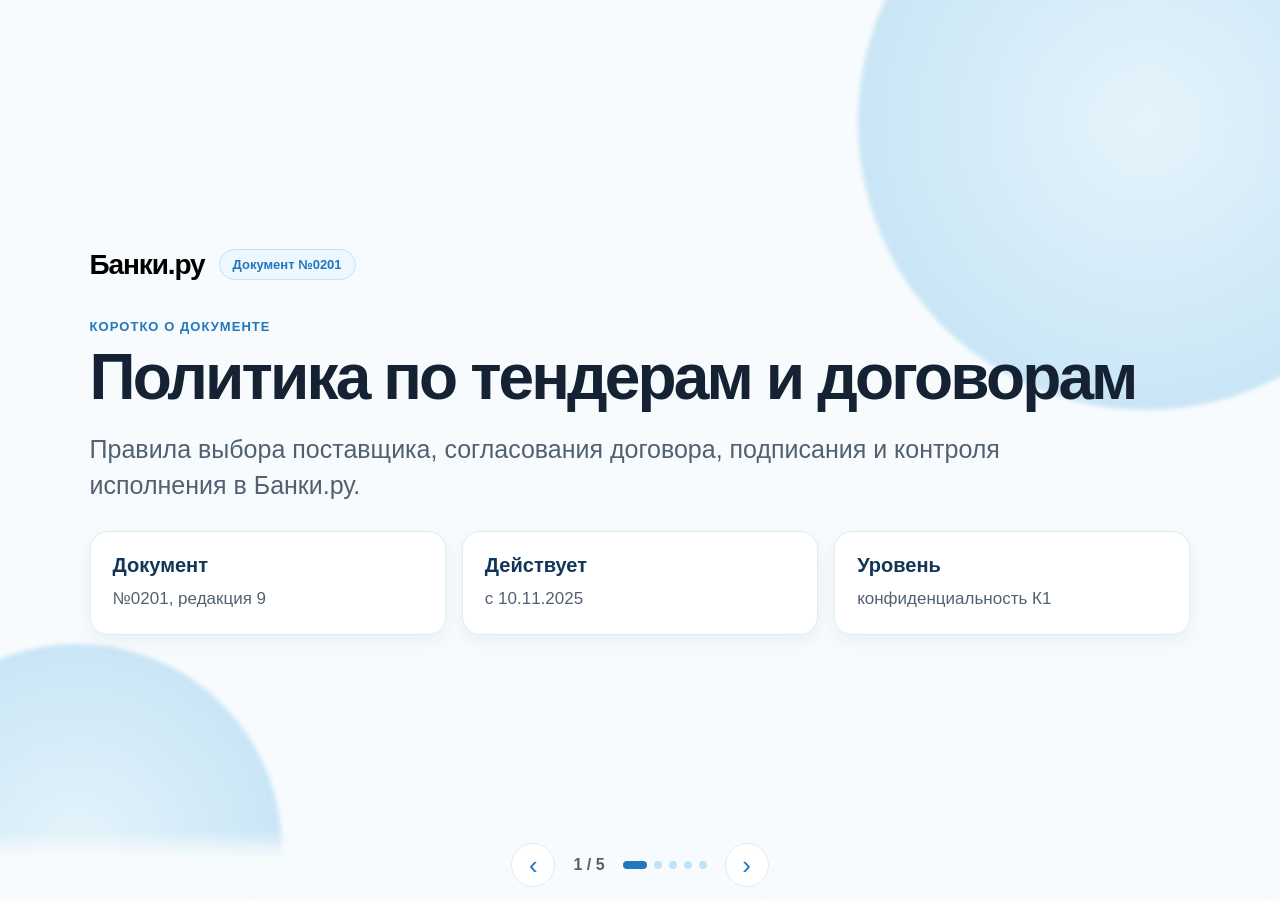
==== commit ecdeafd3: "Reduce tender policy presentation to 5 slides" ====
--- a/tender-policy/index.html
+++ b/tender-policy/index.html
@@ -1,29 +1,5 @@
-<!DOCTYPE html>
-<html lang="ru">
-<head>
-<meta charset="UTF-8">
-<meta name="viewport" content="width=device-width, initial-scale=1.0">
-<title>Банки.ру: Политика проведения тендеров и согласования договоров</title>
-<style>
-html,body{margin:0;width:100%;height:100%;overflow:hidden;background:#f7fbfd}
-iframe{display:block;width:100%;height:100%;border:0}
-</style>
-</head>
-<body>
-<iframe id="presentation" src="original.html" title="Политика проведения тендеров и согласования договоров"></iframe>
-<script>
-const frame=document.getElementById('presentation');
-frame.addEventListener('load',()=>{
-  const doc=frame.contentDocument;
-  if(!doc) return;
-  doc.querySelectorAll('.approver').forEach(el=>{
-    if(el.textContent.includes('Автор и владелец документа: М. Князева.')) el.remove();
-  });
-  doc.querySelectorAll('img[alt="банки.ру"],img[alt="Банки.ру"]').forEach(img=>{
-    img.src='logo-transparent.png';
-    img.alt='Банки.ру';
-  });
-});
-</script>
-</body>
-</html>
+<!doctype html><html lang="ru"><head><meta charset="utf-8"><meta name="viewport" content="width=device-width,initial-scale=1"><title>Банки.ру: Политика по тендерам и договорам</title><style>
+:root{--bg:#f7fbfd;--ink:#152233;--mut:#526171;--b:#2e93d9;--dark:#123657;--line:#dcecf7;--card:#fff}*{box-sizing:border-box}html,body{margin:0;height:100%;font-family:-apple-system,BlinkMacSystemFont,"Segoe UI",Arial,sans-serif;background:var(--bg);color:var(--ink);overflow:hidden}body:before,body:after{content:"";position:fixed;border-radius:50%;background:radial-gradient(circle,#bfe3f8,#49aae3);opacity:.32;filter:blur(2px);z-index:0}body:before{width:45vw;height:45vw;right:-12vw;top:-13vw}body:after{width:32vw;height:32vw;left:-10vw;bottom:-12vw}.deck{height:100%;position:relative;z-index:1}.slide{position:absolute;inset:0;display:none;padding:70px 7vw 86px;align-items:center}.slide.active{display:flex}.inner{max-width:1120px;width:100%;margin:auto}.brandline{display:flex;align-items:center;gap:14px;margin-bottom:38px}.brand{font-size:28px;font-weight:850;letter-spacing:-.04em;color:#000}.tag{font-size:13px;font-weight:750;color:#2277bd;border:1px solid #bfe3f8;background:#eef7fd;border-radius:999px;padding:7px 13px}.kicker{margin:0 0 10px;color:#2277bd;font-weight:800;text-transform:uppercase;letter-spacing:.08em;font-size:13px}h1{font-size:clamp(36px,5vw,66px);line-height:1.04;margin:0 0 22px;letter-spacing:-.045em}.lead{font-size:clamp(19px,2vw,25px);line-height:1.42;color:var(--mut);max-width:920px;margin:0 0 28px}ul{margin:22px 0 0;padding-left:1.25em;max-width:960px}li{font-size:clamp(18px,1.7vw,23px);line-height:1.45;margin:12px 0;color:var(--mut)}li::marker{color:var(--b)}.cards{display:grid;grid-template-columns:repeat(auto-fit,minmax(210px,1fr));gap:16px;margin-top:28px}article{background:var(--card);border:1px solid var(--line);border-radius:18px;padding:22px;box-shadow:0 6px 18px rgba(18,54,87,.06)}article b{display:block;font-size:20px;margin-bottom:10px;color:var(--dark)}article span{font-size:17px;line-height:1.45;color:var(--mut)}table{border-collapse:collapse;width:100%;background:white;border-radius:18px;overflow:hidden;box-shadow:0 6px 18px rgba(18,54,87,.06);margin-top:28px}th,td{padding:16px 18px;border-bottom:1px solid var(--line);font-size:18px;text-align:left;vertical-align:top}th{width:220px;color:var(--dark)}td{color:var(--mut)}tr:last-child th,tr:last-child td{border-bottom:0}.hud{position:absolute;left:0;right:0;bottom:0;height:70px;display:flex;justify-content:center;align-items:center;gap:18px;background:linear-gradient(180deg,transparent,rgba(247,251,253,.98) 40%)}button{width:44px;height:44px;border-radius:50%;border:1px solid var(--line);background:white;color:#2277bd;font-size:26px}.count{font-weight:800;color:var(--mut)}.dots{display:flex;gap:7px}.dot{width:8px;height:8px;background:#bfe3f8;border-radius:50%}.dot.on{width:24px;border-radius:9px;background:#2277bd}@media(max-width:700px){.slide{padding:50px 24px 86px;align-items:flex-start;overflow:auto}.brandline{margin-bottom:24px}.brand{font-size:23px}h1{font-size:40px}th,td{display:block;width:100%;font-size:16px}th{padding-bottom:4px}td{padding-top:4px}}
+</style></head><body><main class="deck"><section class="slide active"><div class="inner"><div class="brandline"><span class="brand">Банки.ру</span><span class="tag">Документ №0201</span></div><p class="kicker">Коротко о документе</p><h1>Политика по тендерам и договорам</h1><p class="lead">Правила выбора поставщика, согласования договора, подписания и контроля исполнения в Банки.ру.</p><div class="cards"><article><b>Документ</b><span>№0201, редакция 9</span></article><article><b>Действует</b><span>с 10.11.2025</span></article><article><b>Уровень</b><span>конфиденциальность К1</span></article></div></div></section><section class="slide"><div class="inner"><div class="brandline"><span class="brand">Банки.ру</span><span class="tag">Документ №0201</span></div><p class="kicker">Базовые требования</p><h1>До договора проверяем три вещи</h1><ul><li>Покупка должна соответствовать реальной бизнес-потребности.</li><li>Затраты должны укладываться в утверждённый бюджет.</li><li>Инициатор проверяет поставщика по ИНН на сайте ФНС; при рисках запрашивает подтверждающие документы.</li></ul></div></section><section class="slide"><div class="inner"><div class="brandline"><span class="brand">Банки.ру</span><span class="tag">Документ №0201</span></div><p class="kicker">Согласование договоров</p><h1>Доходные и расходные договоры идут разными маршрутами</h1><div class="cards"><article><b>Доходные</b><span>Инициатор ставит задачу; группа оформления готовит драфт; ЮД согласует правки, обычно 2–3 рабочих дня на версию.</span></article><article><b>Расходные</b><span>Инициатор проверяет чек-лист, прикладывает тендерный протокол или сравнительную таблицу, затем запускает согласование в 1С.</span></article><article><b>Повторные правки</b><span>Каждая новая версия сохраняется в задаче Jira до финального согласования и подписания.</span></article></div></div></section><section class="slide"><div class="inner"><div class="brandline"><span class="brand">Банки.ру</span><span class="tag">Документ №0201</span></div><p class="kicker">Тендеры и пороги</p><h1>Ключевые суммы, которые нельзя забыть</h1><table><tbody><tr><th>&lt; 1,5 млн ₽ / год</th><td>Сравнительная таблица минимум от 3 поставщиков.</td></tr><tr><th>≥ 1,5 млн ₽ / год</th><td>Поставщика утверждает Тендерный комитет.</td></tr><tr><th>≥ 5 млн ₽ / год</th><td>Копия запроса поставщику направляется в compliance@banki.ru.</td></tr><tr><th>≥ 10 млн ₽ / год</th><td>Комплаенс-контролёр входит в рабочую группу.</td></tr><tr><th>≥ 50 000 $ / год</th><td>Нужно утверждение Единственного участника через ЮД и Финансовый департамент.</td></tr></tbody></table></div></section><section class="slide"><div class="inner"><div class="brandline"><span class="brand">Банки.ру</span><span class="tag">Документ №0201</span></div><p class="kicker">После подписания</p><h1>Договор нужно вести до закрытия</h1><ul><li>Оригинал хранится до окончания договора, затем передаётся в архив минимум на 5 лет.</li><li>До подписания акта инициатор проверяет фактическое исполнение поставщиком.</li><li>При нарушениях инициатор быстро собирает ЮД и бухгалтерию и фиксирует план снижения рисков.</li><li>Вопросы: legal@banki.ru, compliance@banki.ru, docflow@banki.ru.</li></ul></div></section><div class="hud"><button id="prev">‹</button><span class="count"><span id="cur">1</span> / 5</span><div class="dots" id="dots"></div><button id="next">›</button></div></main><script>
+const slides=[...document.querySelectorAll('.slide')],dots=document.getElementById('dots'),cur=document.getElementById('cur');let i=0;slides.forEach((_,n)=>{const d=document.createElement('span');d.className='dot'+(n?'':' on');dots.append(d)});function show(n){i=(n+slides.length)%slides.length;slides.forEach((s,k)=>s.classList.toggle('active',k===i));[...dots.children].forEach((d,k)=>d.classList.toggle('on',k===i));cur.textContent=i+1};next.onclick=()=>show(i+1);prev.onclick=()=>show(i-1);addEventListener('keydown',e=>{if(e.key==='ArrowRight'||e.key===' ')show(i+1);if(e.key==='ArrowLeft')show(i-1)});
+</script></body></html>
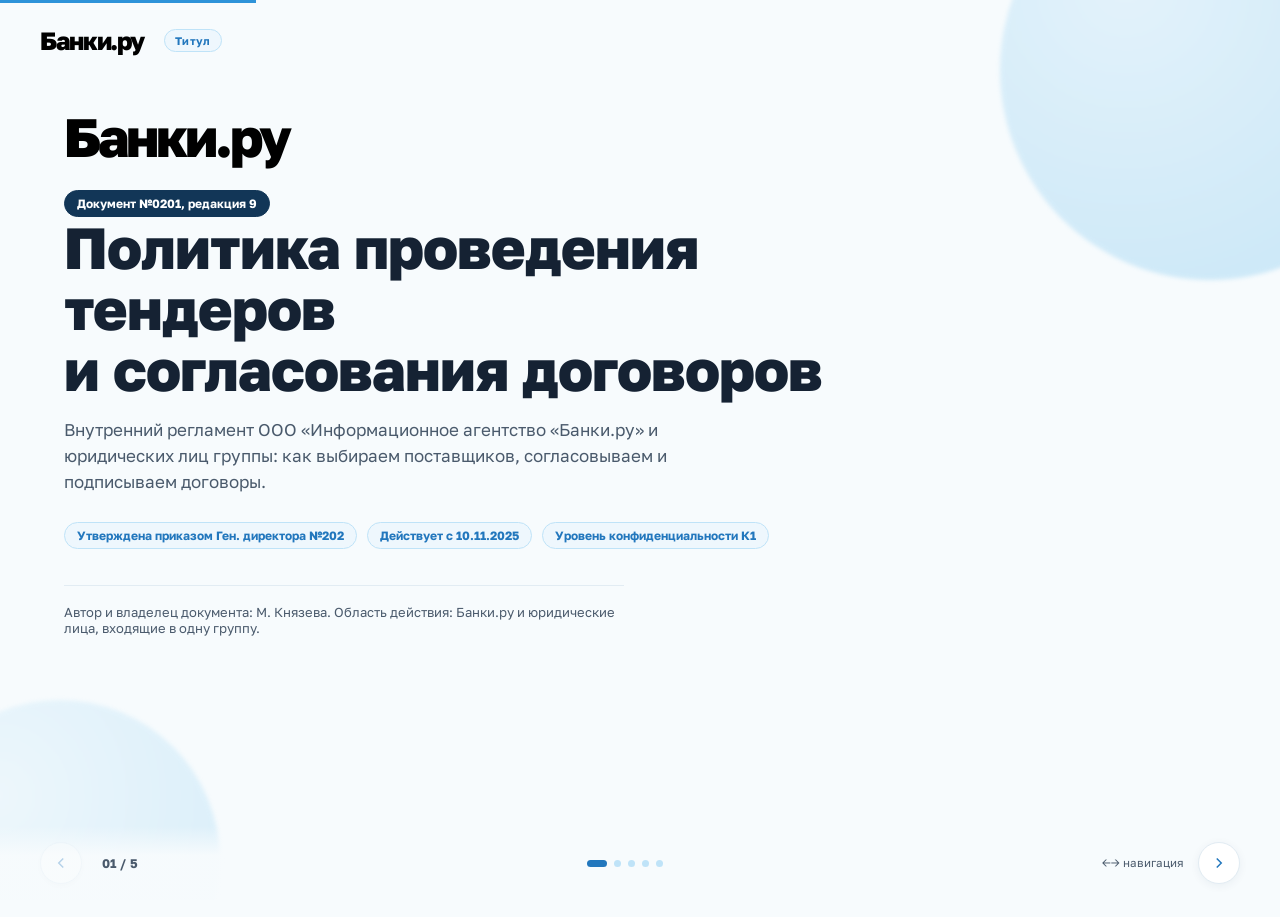
==== commit 0e335bf7: "Replace tender policy presentation with uploaded version" ====
--- a/tender-policy/index.html
+++ b/tender-policy/index.html
@@ -1,5 +1,154 @@
-<!doctype html><html lang="ru"><head><meta charset="utf-8"><meta name="viewport" content="width=device-width,initial-scale=1"><title>Банки.ру: Политика по тендерам и договорам</title><style>
-:root{--bg:#f7fbfd;--ink:#152233;--mut:#526171;--b:#2e93d9;--dark:#123657;--line:#dcecf7;--card:#fff}*{box-sizing:border-box}html,body{margin:0;height:100%;font-family:-apple-system,BlinkMacSystemFont,"Segoe UI",Arial,sans-serif;background:var(--bg);color:var(--ink);overflow:hidden}body:before,body:after{content:"";position:fixed;border-radius:50%;background:radial-gradient(circle,#bfe3f8,#49aae3);opacity:.32;filter:blur(2px);z-index:0}body:before{width:45vw;height:45vw;right:-12vw;top:-13vw}body:after{width:32vw;height:32vw;left:-10vw;bottom:-12vw}.deck{height:100%;position:relative;z-index:1}.slide{position:absolute;inset:0;display:none;padding:70px 7vw 86px;align-items:center}.slide.active{display:flex}.inner{max-width:1120px;width:100%;margin:auto}.brandline{display:flex;align-items:center;gap:14px;margin-bottom:38px}.brand{font-size:28px;font-weight:850;letter-spacing:-.04em;color:#000}.tag{font-size:13px;font-weight:750;color:#2277bd;border:1px solid #bfe3f8;background:#eef7fd;border-radius:999px;padding:7px 13px}.kicker{margin:0 0 10px;color:#2277bd;font-weight:800;text-transform:uppercase;letter-spacing:.08em;font-size:13px}h1{font-size:clamp(36px,5vw,66px);line-height:1.04;margin:0 0 22px;letter-spacing:-.045em}.lead{font-size:clamp(19px,2vw,25px);line-height:1.42;color:var(--mut);max-width:920px;margin:0 0 28px}ul{margin:22px 0 0;padding-left:1.25em;max-width:960px}li{font-size:clamp(18px,1.7vw,23px);line-height:1.45;margin:12px 0;color:var(--mut)}li::marker{color:var(--b)}.cards{display:grid;grid-template-columns:repeat(auto-fit,minmax(210px,1fr));gap:16px;margin-top:28px}article{background:var(--card);border:1px solid var(--line);border-radius:18px;padding:22px;box-shadow:0 6px 18px rgba(18,54,87,.06)}article b{display:block;font-size:20px;margin-bottom:10px;color:var(--dark)}article span{font-size:17px;line-height:1.45;color:var(--mut)}table{border-collapse:collapse;width:100%;background:white;border-radius:18px;overflow:hidden;box-shadow:0 6px 18px rgba(18,54,87,.06);margin-top:28px}th,td{padding:16px 18px;border-bottom:1px solid var(--line);font-size:18px;text-align:left;vertical-align:top}th{width:220px;color:var(--dark)}td{color:var(--mut)}tr:last-child th,tr:last-child td{border-bottom:0}.hud{position:absolute;left:0;right:0;bottom:0;height:70px;display:flex;justify-content:center;align-items:center;gap:18px;background:linear-gradient(180deg,transparent,rgba(247,251,253,.98) 40%)}button{width:44px;height:44px;border-radius:50%;border:1px solid var(--line);background:white;color:#2277bd;font-size:26px}.count{font-weight:800;color:var(--mut)}.dots{display:flex;gap:7px}.dot{width:8px;height:8px;background:#bfe3f8;border-radius:50%}.dot.on{width:24px;border-radius:9px;background:#2277bd}@media(max-width:700px){.slide{padding:50px 24px 86px;align-items:flex-start;overflow:auto}.brandline{margin-bottom:24px}.brand{font-size:23px}h1{font-size:40px}th,td{display:block;width:100%;font-size:16px}th{padding-bottom:4px}td{padding-top:4px}}
-</style></head><body><main class="deck"><section class="slide active"><div class="inner"><div class="brandline"><span class="brand">Банки.ру</span><span class="tag">Документ №0201</span></div><p class="kicker">Коротко о документе</p><h1>Политика по тендерам и договорам</h1><p class="lead">Правила выбора поставщика, согласования договора, подписания и контроля исполнения в Банки.ру.</p><div class="cards"><article><b>Документ</b><span>№0201, редакция 9</span></article><article><b>Действует</b><span>с 10.11.2025</span></article><article><b>Уровень</b><span>конфиденциальность К1</span></article></div></div></section><section class="slide"><div class="inner"><div class="brandline"><span class="brand">Банки.ру</span><span class="tag">Документ №0201</span></div><p class="kicker">Базовые требования</p><h1>До договора проверяем три вещи</h1><ul><li>Покупка должна соответствовать реальной бизнес-потребности.</li><li>Затраты должны укладываться в утверждённый бюджет.</li><li>Инициатор проверяет поставщика по ИНН на сайте ФНС; при рисках запрашивает подтверждающие документы.</li></ul></div></section><section class="slide"><div class="inner"><div class="brandline"><span class="brand">Банки.ру</span><span class="tag">Документ №0201</span></div><p class="kicker">Согласование договоров</p><h1>Доходные и расходные договоры идут разными маршрутами</h1><div class="cards"><article><b>Доходные</b><span>Инициатор ставит задачу; группа оформления готовит драфт; ЮД согласует правки, обычно 2–3 рабочих дня на версию.</span></article><article><b>Расходные</b><span>Инициатор проверяет чек-лист, прикладывает тендерный протокол или сравнительную таблицу, затем запускает согласование в 1С.</span></article><article><b>Повторные правки</b><span>Каждая новая версия сохраняется в задаче Jira до финального согласования и подписания.</span></article></div></div></section><section class="slide"><div class="inner"><div class="brandline"><span class="brand">Банки.ру</span><span class="tag">Документ №0201</span></div><p class="kicker">Тендеры и пороги</p><h1>Ключевые суммы, которые нельзя забыть</h1><table><tbody><tr><th>&lt; 1,5 млн ₽ / год</th><td>Сравнительная таблица минимум от 3 поставщиков.</td></tr><tr><th>≥ 1,5 млн ₽ / год</th><td>Поставщика утверждает Тендерный комитет.</td></tr><tr><th>≥ 5 млн ₽ / год</th><td>Копия запроса поставщику направляется в compliance@banki.ru.</td></tr><tr><th>≥ 10 млн ₽ / год</th><td>Комплаенс-контролёр входит в рабочую группу.</td></tr><tr><th>≥ 50 000 $ / год</th><td>Нужно утверждение Единственного участника через ЮД и Финансовый департамент.</td></tr></tbody></table></div></section><section class="slide"><div class="inner"><div class="brandline"><span class="brand">Банки.ру</span><span class="tag">Документ №0201</span></div><p class="kicker">После подписания</p><h1>Договор нужно вести до закрытия</h1><ul><li>Оригинал хранится до окончания договора, затем передаётся в архив минимум на 5 лет.</li><li>До подписания акта инициатор проверяет фактическое исполнение поставщиком.</li><li>При нарушениях инициатор быстро собирает ЮД и бухгалтерию и фиксирует план снижения рисков.</li><li>Вопросы: legal@banki.ru, compliance@banki.ru, docflow@banki.ru.</li></ul></div></section><div class="hud"><button id="prev">‹</button><span class="count"><span id="cur">1</span> / 5</span><div class="dots" id="dots"></div><button id="next">›</button></div></main><script>
-const slides=[...document.querySelectorAll('.slide')],dots=document.getElementById('dots'),cur=document.getElementById('cur');let i=0;slides.forEach((_,n)=>{const d=document.createElement('span');d.className='dot'+(n?'':' on');dots.append(d)});function show(n){i=(n+slides.length)%slides.length;slides.forEach((s,k)=>s.classList.toggle('active',k===i));[...dots.children].forEach((d,k)=>d.classList.toggle('on',k===i));cur.textContent=i+1};next.onclick=()=>show(i+1);prev.onclick=()=>show(i-1);addEventListener('keydown',e=>{if(e.key==='ArrowRight'||e.key===' ')show(i+1);if(e.key==='ArrowLeft')show(i-1)});
-</script></body></html>+<!DOCTYPE html>
+<html lang="ru">
+<head>
+<meta charset="UTF-8">
+<meta name="viewport" content="width=device-width, initial-scale=1.0">
+<title>Банки.ру: Политика проведения тендеров и согласования договоров</title>
+<link rel="preconnect" href="https://fonts.googleapis.com">
+<link rel="preconnect" href="https://fonts.gstatic.com" crossorigin>
+<link href="https://fonts.googleapis.com/css2?family=Golos+Text:wght@400;500;600;700;800&display=swap" rel="stylesheet">
+<link rel="stylesheet" href="style.css?v=20260821-1">
+</head>
+<body>
+<div id="progress"></div>
+<div id="deck">
+  <div class="bg-dots"></div>
+
+  <section class="slide" data-title="Титул">
+    <div class="slide-inner title-slide">
+      <div class="big-logo">
+        <span class="banki-text-logo big">Банки.ру</span>
+      </div>
+      <div class="pill dark">Документ №0201, редакция 9</div>
+      <h1>Политика проведения тендеров<br>и согласования договоров</h1>
+      <p class="sub">Внутренний регламент ООО «Информационное агентство «Банки.ру» и юридических лиц группы: как выбираем поставщиков, согласовываем и подписываем договоры.</p>
+      <div class="meta-row">
+        <span class="pill">Утверждена приказом Ген. директора №202</span>
+        <span class="pill">Действует с 10.11.2025</span>
+        <span class="pill">Уровень конфиденциальности К1</span>
+      </div>
+      <div class="approver">Автор и владелец документа: М. Князева. Область действия: Банки.ру и юридические лица, входящие в одну группу.</div>
+    </div>
+  </section>
+
+  <section class="slide" data-title="Цели и роли">
+    <div class="slide-inner">
+      <div class="eyebrow"><span class="num">1</span>Введение и участники</div>
+      <h1 class="slide-title">Что регулирует <span class="accent">Политика</span></h1>
+      <p class="slide-sub">Настоящая Политика определяет, как Банки.ру выбирает поставщиков и согласовывает договоры: соответствие продуктов и услуг потребностям бизнеса, контроль бюджета и юридическая чистота оформления. Распространяется на Банки.ру и все юридические лица группы.</p>
+      <p class="slide-sub" style="margin-top:-14px; font-weight:700; color:var(--ink);">Кликните по карточке: она перевернётся и покажет зону ответственности.</p>
+      <div class="grid cols-4" id="rolesGrid"></div>
+    </div>
+  </section>
+
+  <section class="slide" data-title="Согласование договоров">
+    <div class="slide-inner">
+      <div class="eyebrow"><span class="num">2</span>Согласование договоров</div>
+      <h1 class="slide-title">Доходные <span class="accent">и расходные</span> договоры</h1>
+      <p class="slide-sub">Доходные, по которым Банки.ру оказывает услуги; расходные, по которым Банки.ру приобретает товары, работы, услуги.</p>
+
+      <div class="tabbar" data-tabgroup="ct">
+        <button class="tabbtn active" data-tab="c1">Доходные договоры</button>
+        <button class="tabbtn" data-tab="c2">Расходные договоры</button>
+      </div>
+
+      <div class="tabpanel active" data-panel="c1">
+        <div class="flow" style="flex-wrap:wrap;">
+          <div class="flow-step"><div class="fs-num">1</div><h4>Задача на оформление</h4><p>Инициатор (КАМ/BDM) ставит задачу группе оформления.</p></div>
+          <div class="flow-arrow">→</div>
+          <div class="flow-step"><div class="fs-num">2</div><h4>Драфт партнёру</h4><p>Группа оформления направляет драфт партнёру, в копии Legal@banki.ru.</p></div>
+          <div class="flow-arrow">→</div>
+          <div class="flow-step"><div class="fs-num">3</div><h4>Правки юриста</h4><p>Юрист вносит правки и ставит срок 2–3 дня, цикл повторяется до согласования.</p></div>
+          <div class="flow-arrow">→</div>
+          <div class="flow-step"><div class="fs-num">4</div><h4>Финал и подписание</h4><p>Финальная версия сохраняется в Jira; подписание на стороне группы оформления.</p></div>
+        </div>
+      </div>
+
+      <div class="tabpanel" data-panel="c2">
+        <div class="flow" style="flex-wrap:wrap;">
+          <div class="flow-step"><div class="fs-num">1</div><h4>Чек-лист</h4><p>Инициатор проверяет форму договора по чек-листу (Приложение 7).</p></div>
+          <div class="flow-arrow">→</div>
+          <div class="flow-step"><div class="fs-num">2</div><h4>Тендер</h4><p>Прикладывается протокол Тендерного комитета либо Сравнительная таблица, если сумма менее 1 500 000 ₽.</p></div>
+          <div class="flow-arrow">→</div>
+          <div class="flow-step"><div class="fs-num">3</div><h4>Согласование в 1С</h4><p>Все подразделения согласовывают параллельно; ЮД — до 4 рабочих дней.</p></div>
+          <div class="flow-arrow">→</div>
+          <div class="flow-step"><div class="fs-num">4</div><h4>Подписание</h4><p>Сначала подписывает Банки.ру, затем Поставщик.</p></div>
+        </div>
+      </div>
+    </div>
+  </section>
+
+  <section class="slide" data-title="Тендер и комитет">
+    <div class="slide-inner">
+      <div class="eyebrow"><span class="num">3</span>Выбор поставщика</div>
+      <h1 class="slide-title">Тендер проводится <span class="accent">всегда</span></h1>
+      <p class="slide-sub">Независимо от суммы Договора. Пороговые суммы определяют, кто дополнительно включается в процесс.</p>
+      <div class="ladder">
+        <div class="ladder-item"><div class="ladder-amt">&lt; 1,5 млн ₽</div><div class="ladder-txt">Достаточно <b>Сравнительной таблицы</b> минимум от 3 поставщиков.</div></div>
+        <div class="ladder-item"><div class="ladder-amt">≥ 1,5 млн ₽ / год</div><div class="ladder-txt">Поставщика утверждает <b>Тендерный комитет</b>.</div></div>
+        <div class="ladder-item"><div class="ladder-amt">≥ 5 млн ₽ / год</div><div class="ladder-txt">Копия Запроса направляется в <b>compliance@banki.ru</b>.</div></div>
+        <div class="ladder-item"><div class="ladder-amt">≥ 10 млн ₽ / год</div><div class="ladder-txt"><b>Комплаенс-контролёр</b> участвует в выборе поставщика.</div></div>
+        <div class="ladder-item"><div class="ladder-amt">≥ 50 000 $ / год</div><div class="ladder-txt">Требуется утверждение <b>Единственным участником Банки.ру</b>.</div></div>
+      </div>
+      <div class="card" style="margin-top:16px;">
+        <h3>Тендерный комитет</h3>
+        <p>Председатель, Директор Департамента правового сопровождения, Финансовый директор, Директор Департамента информационной безопасности, Руководитель Отдела по корпоративному взаимодействию, Комплаенс-контролёр. Решение принимается простым большинством при кворуме ≥ 50% членов.</p>
+      </div>
+    </div>
+  </section>
+
+  <section class="slide" data-title="Итоги и контакты">
+    <div class="slide-inner">
+      <div class="eyebrow"><span class="num">✓</span>В заключение</div>
+      <h1 class="slide-title">Контакты и <span class="accent">типовые формы</span></h1>
+      <div class="grid cols-3">
+        <div class="card">
+          <div class="icon-badge"><svg viewBox="0 0 24 24" fill="none" stroke="currentColor" stroke-width="1.8"><rect x="3" y="5" width="18" height="14" rx="2"/><path d="M3 7l9 6 9-6"/></svg></div>
+          <h3>legal@banki.ru</h3>
+          <p>Юридический департамент: согласование, расторжение, возврат средств.</p>
+        </div>
+        <div class="card">
+          <div class="icon-badge"><svg viewBox="0 0 24 24" fill="none" stroke="currentColor" stroke-width="1.8"><rect x="3" y="5" width="18" height="14" rx="2"/><path d="M3 7l9 6 9-6"/></svg></div>
+          <h3>compliance@banki.ru</h3>
+          <p>Комплаенс-контролёр: крупные тендеры от 5 млн ₽ в год.</p>
+        </div>
+        <div class="card">
+          <div class="icon-badge"><svg viewBox="0 0 24 24" fill="none" stroke="currentColor" stroke-width="1.8"><rect x="3" y="5" width="18" height="14" rx="2"/><path d="M3 7l9 6 9-6"/></svg></div>
+          <h3>docflow@banki.ru</h3>
+          <p>Отдел по корпоративному взаимодействию: документооборот и акты.</p>
+        </div>
+      </div>
+      <p class="slide-sub" style="margin-top:20px; margin-bottom:10px; font-weight:700; color:var(--ink);">10 типовых форм: кликните по карточке, чтобы увидеть описание.</p>
+      <div class="app-grid" id="appGrid"></div>
+      <div class="card" id="appDetail">
+        <h3 id="appDetailTitle"></h3>
+        <p id="appDetailText"></p>
+      </div>
+    </div>
+  </section>
+
+</div>
+
+<div id="hud">
+  <div class="navgroup">
+    <button class="navbtn" id="prevBtn" title="Предыдущий слайд">
+      <svg width="18" height="18" viewBox="0 0 24 24" fill="none" stroke="currentColor" stroke-width="2"><path d="M15 18l-6-6 6-6"/></svg>
+    </button>
+    <div id="counter">01 / 05</div>
+  </div>
+  <div id="dots"></div>
+  <div class="navgroup">
+    <span style="font-size:11.5px; color:var(--ink-soft); margin-right:4px;">←→ навигация</span>
+    <button class="navbtn" id="nextBtn" title="Следующий слайд">
+      <svg width="18" height="18" viewBox="0 0 24 24" fill="none" stroke="currentColor" stroke-width="2"><path d="M9 6l6 6-6 6"/></svg>
+    </button>
+  </div>
+</div>
+
+<div class="brand">
+  <span class="banki-text-logo small">Банки.ру</span>
+  <div class="doc-tag" id="slideTag">Титул</div>
+</div>
+<script src="script.js?v=20260821-1"></script>
+</body>
+</html>
--- a/tender-policy/style.css
+++ b/tender-policy/style.css
@@ -0,0 +1 @@
+@import url("../regular-payments/style.css?v=20260821-1");
